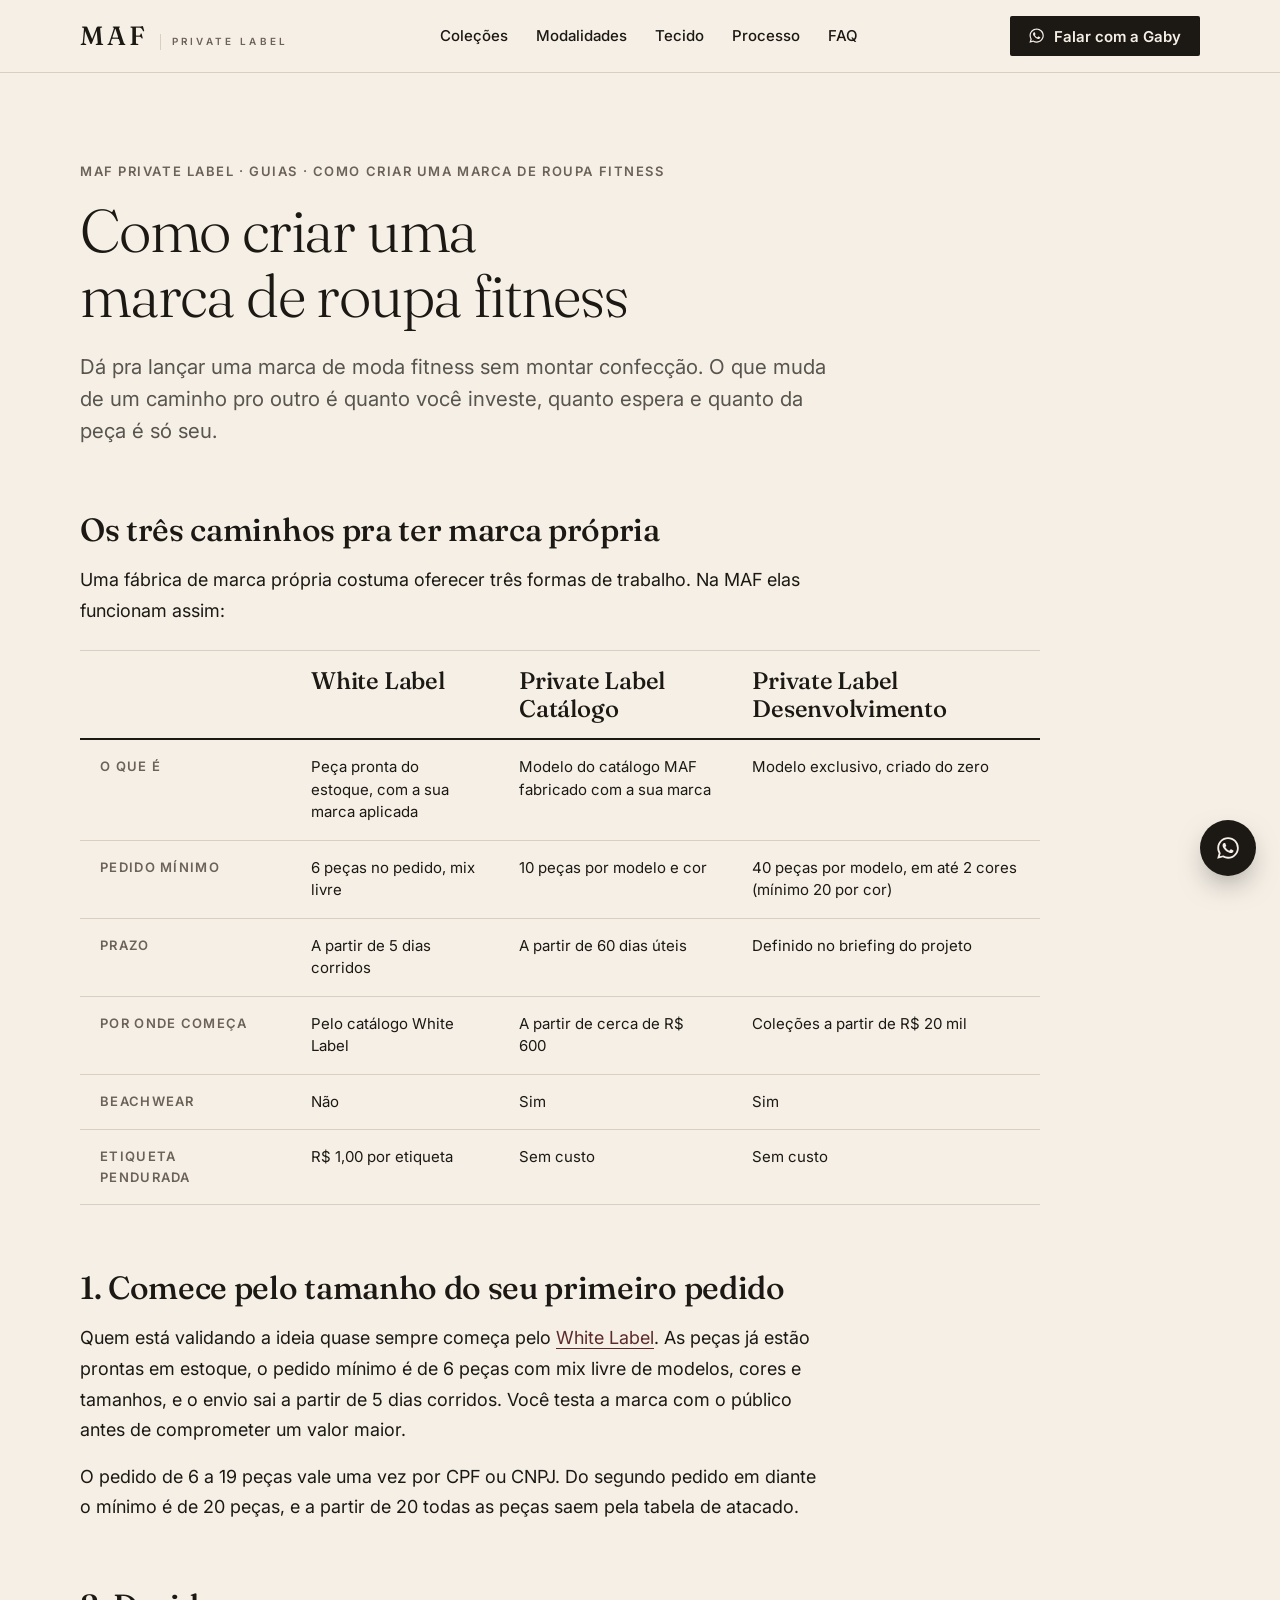
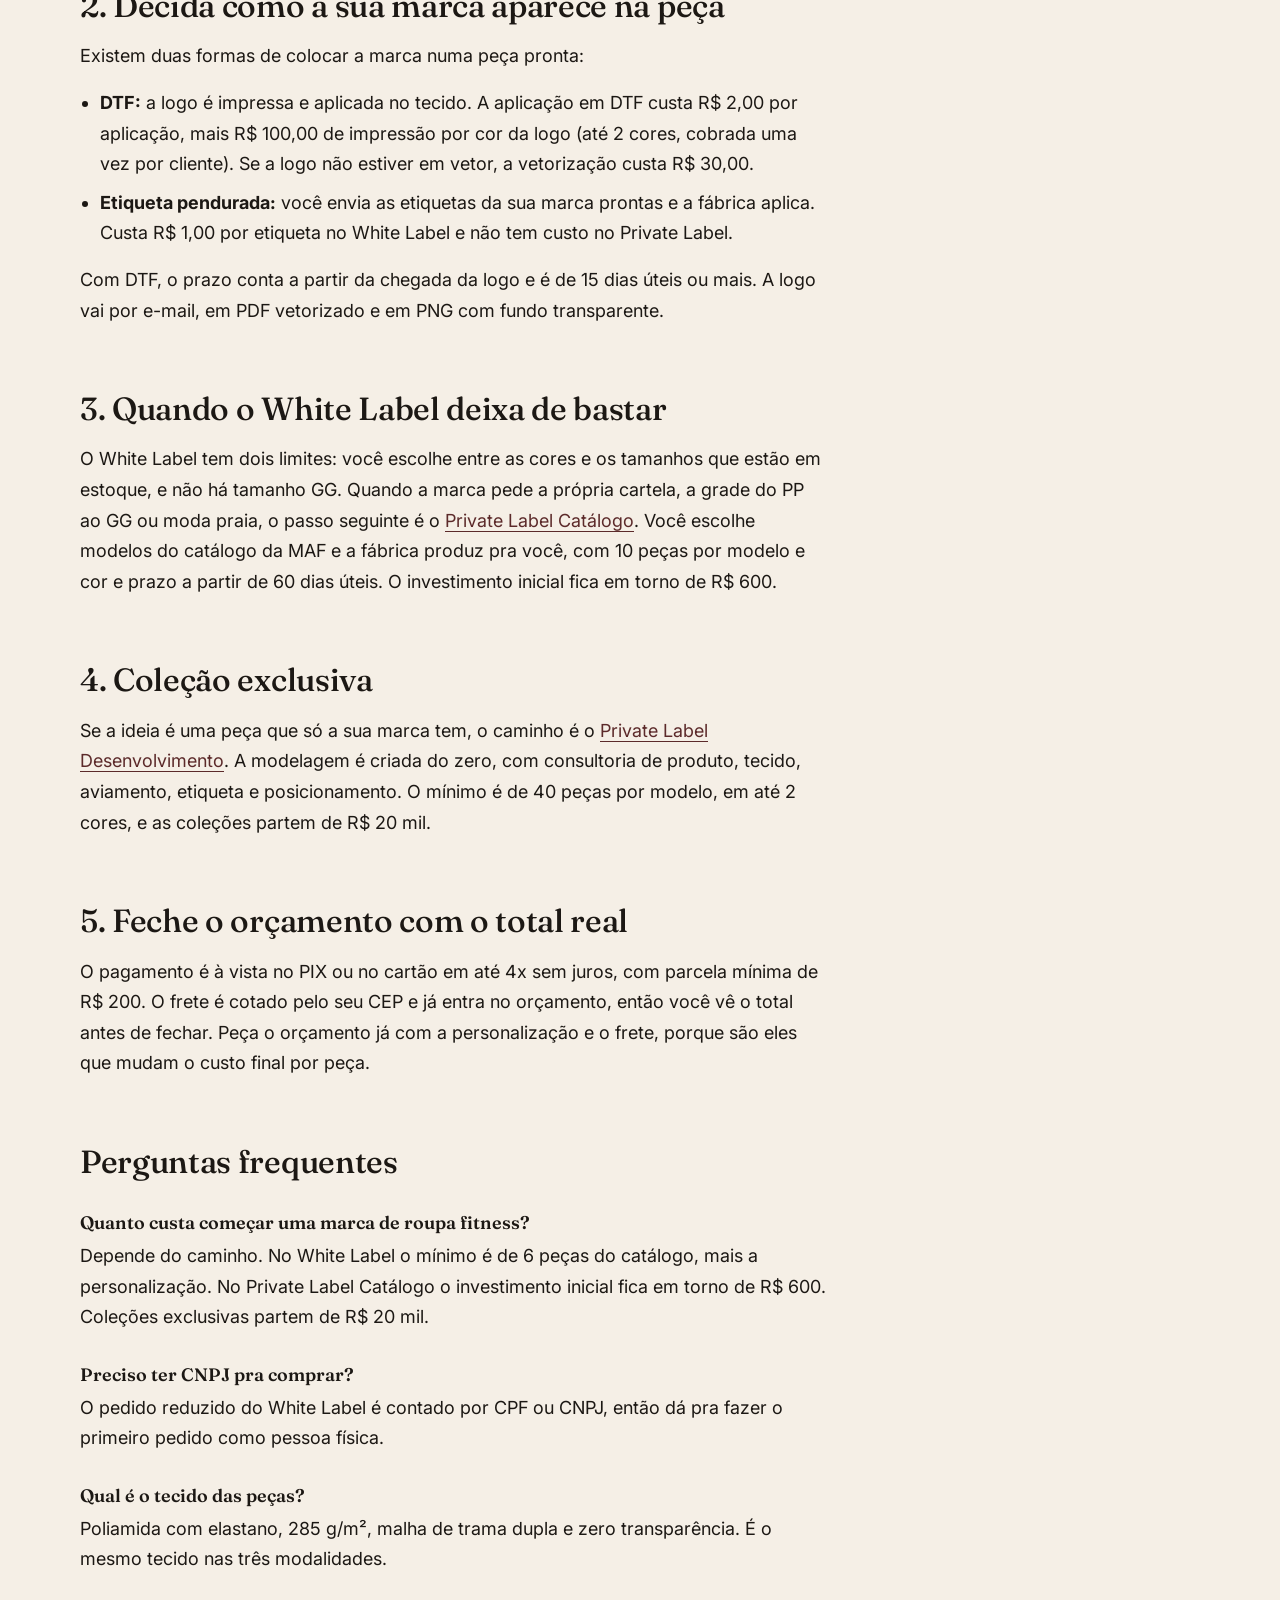
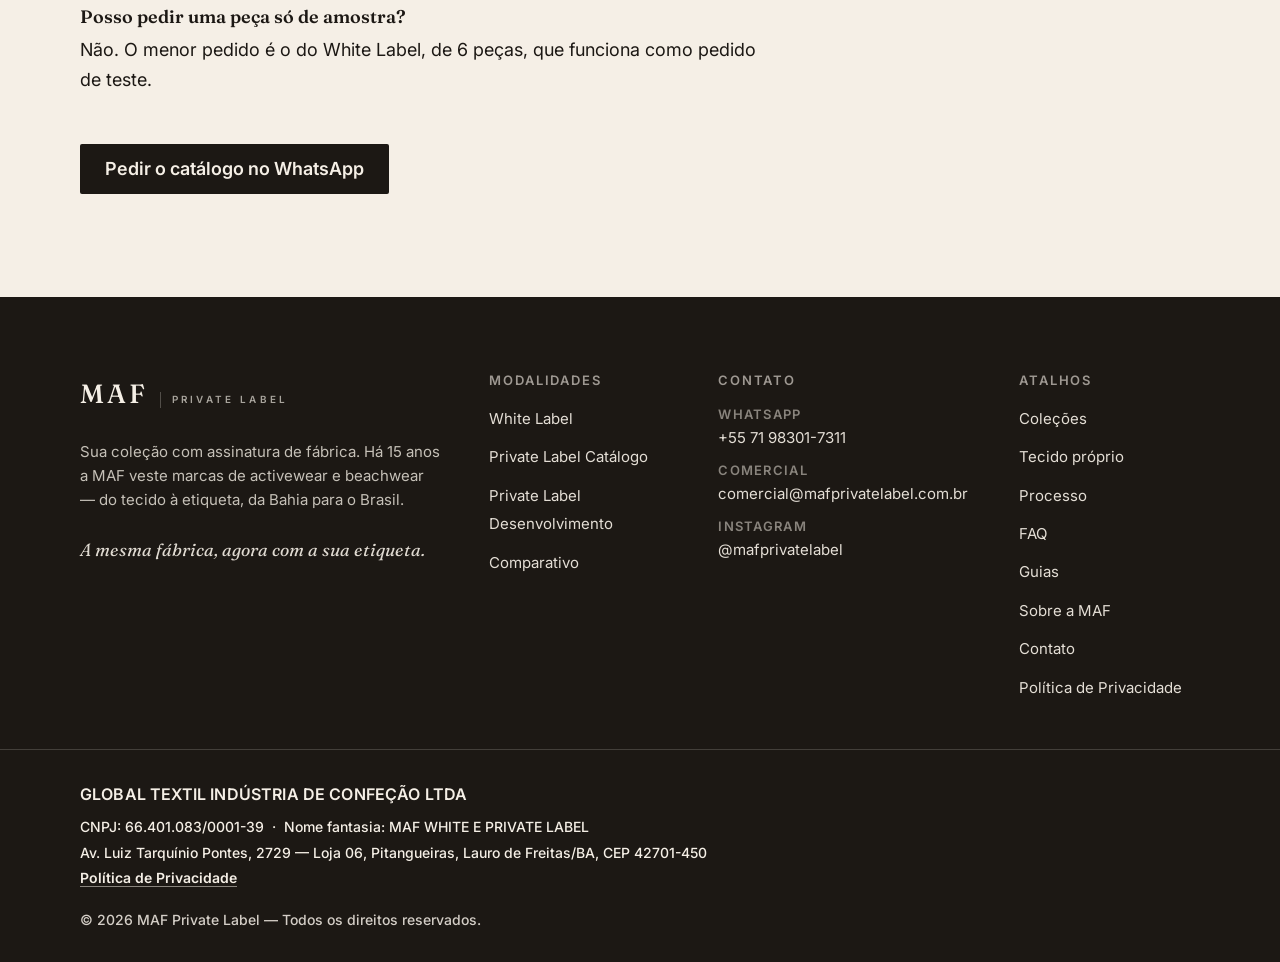
==== como-criar-marca-de-roupa-fitness.html @ 05088f7a "feat: páginas de conteúdo, perguntas por modalidade e resumo pra IA O log de acesso de 17/10 a 17/11" ====
<!doctype html>
<html lang="pt-BR">
<head>
  <meta charset="utf-8" />
  <meta name="viewport" content="width=device-width, initial-scale=1, viewport-fit=cover" />
  <meta name="theme-color" content="#1C1814" />
  <meta name="color-scheme" content="light" />

  <title>Como criar uma marca de roupa fitness: os 3 caminhos e quanto custa começar | MAF</title>
  <meta name="description" content="Passo a passo pra lançar a sua marca de moda fitness com fábrica: White Label a partir de 6 peças, Private Label com 10 unidades por cor ou coleção exclusiva. Mínimos, prazos e custos." />
  <meta name="author" content="GLOBAL TEXTIL INDÚSTRIA DE CONFEÇÃO LTDA" />

  <link rel="canonical" href="https://mafprivatelabel.com.br/como-criar-marca-de-roupa-fitness" />

  <meta property="og:type" content="website" />
  <meta property="og:site_name" content="MAF Private Label" />
  <meta property="og:locale" content="pt_BR" />
  <meta property="og:title" content="Como criar uma marca de roupa fitness: os 3 caminhos e quanto custa começar" />
  <meta property="og:description" content="Passo a passo pra lançar a sua marca de moda fitness com fábrica: White Label a partir de 6 peças, Private Label com 10 unidades por cor ou coleção exclusiva. Mínimos, prazos e custos." />
  <meta property="og:url" content="https://mafprivatelabel.com.br/como-criar-marca-de-roupa-fitness" />
  <meta property="og:image" content="https://mafprivatelabel.com.br/assets/og-cover.jpg" />
  <meta property="og:image:width" content="1200" />
  <meta property="og:image:height" content="630" />

  <meta name="twitter:card" content="summary_large_image" />
  <meta name="twitter:title" content="Como criar uma marca de roupa fitness: os 3 caminhos e quanto custa começar" />
  <meta name="twitter:description" content="Passo a passo pra lançar a sua marca de moda fitness com fábrica: White Label a partir de 6 peças, Private Label com 10 unidades por cor ou coleção exclusiva. Mínimos, prazos e custos." />
  <meta name="twitter:image" content="https://mafprivatelabel.com.br/assets/og-cover.jpg" />

  <link rel="icon" type="image/png" sizes="32x32" href="assets/favicon-32.png" />
  <link rel="apple-touch-icon" href="assets/apple-touch-icon.png" />

  <link rel="preconnect" href="https://fonts.googleapis.com" />
  <link rel="preconnect" href="https://fonts.gstatic.com" crossorigin />
  <link href="https://fonts.googleapis.com/css2?family=Fraunces:ital,opsz,wght@0,9..144,300;0,9..144,500;1,9..144,500&family=Inter:wght@400;500;600&display=swap" rel="stylesheet" />

  <link rel="stylesheet" href="styles.css" />
  <script type="application/ld+json">
{
    "@context": "https://schema.org",
    "@type": "Article",
    "headline": "Como criar uma marca de roupa fitness",
    "description": "Passo a passo pra lançar a sua marca de moda fitness com fábrica: White Label a partir de 6 peças, Private Label com 10 unidades por cor ou coleção exclusiva. Mínimos, prazos e custos.",
    "inLanguage": "pt-BR",
    "datePublished": "2026-11-17",
    "dateModified": "2026-11-17",
    "mainEntityOfPage": "https://mafprivatelabel.com.br/como-criar-marca-de-roupa-fitness",
    "author": {
      "@type": "Organization",
      "name": "MAF Private Label",
      "url": "https://mafprivatelabel.com.br/"
    },
    "publisher": {
      "@type": "Organization",
      "name": "MAF Private Label",
      "logo": {
        "@type": "ImageObject",
        "url": "https://mafprivatelabel.com.br/assets/apple-touch-icon.png"
      }
    }
  }
  </script>
  <script type="application/ld+json">
{
    "@context": "https://schema.org",
    "@type": "FAQPage",
    "mainEntity": [
      {
        "@type": "Question",
        "name": "Quanto custa começar uma marca de roupa fitness?",
        "acceptedAnswer": {
          "@type": "Answer",
          "text": "Depende do caminho. No White Label o mínimo é de 6 peças do catálogo, mais a personalização. No Private Label Catálogo o investimento inicial fica em torno de R$ 600. Coleções exclusivas partem de R$ 20 mil."
        }
      },
      {
        "@type": "Question",
        "name": "Preciso ter CNPJ pra comprar?",
        "acceptedAnswer": {
          "@type": "Answer",
          "text": "O pedido reduzido do White Label é contado por CPF ou CNPJ, então dá pra fazer o primeiro pedido como pessoa física."
        }
      },
      {
        "@type": "Question",
        "name": "Qual é o tecido das peças?",
        "acceptedAnswer": {
          "@type": "Answer",
          "text": "Poliamida com elastano, 285 g/m², malha de trama dupla e zero transparência. É o mesmo tecido nas três modalidades."
        }
      },
      {
        "@type": "Question",
        "name": "Posso pedir uma peça só de amostra?",
        "acceptedAnswer": {
          "@type": "Answer",
          "text": "Não. O menor pedido é o do White Label, de 6 peças, que funciona como pedido de teste."
        }
      }
    ]
  }
  </script>
</head>
<body>
  <a class="skip-link" href="#conteudo">Pular para o conteúdo</a>

  <header class="site-nav" id="topo">
    <div class="container nav-inner">
      <a class="brand" href="/" aria-label="MAF Private Label — início">
        <span class="brand-mark">MAF</span>
        <span class="brand-sub">Private Label</span>
      </a>
      <nav class="nav-links" aria-label="Seções do site">
        <a href="/#lookbook">Coleções</a>
        <a href="/#modalidades">Modalidades</a>
        <a href="/#tecido">Tecido</a>
        <a href="/#processo">Processo</a>
        <a href="/#faq">FAQ</a>
      </nav>
      <a class="btn btn-primary btn-sm nav-cta"
         href="https://wa.me/5571983017311"
         data-gaby="catalogo"
         target="_blank" rel="noopener">
        <svg class="ic-wpp" viewBox="0 0 24 24" aria-hidden="true" focusable="false"><path d="M19.05 4.91A9.82 9.82 0 0 0 12.04 2C6.58 2 2.13 6.45 2.13 11.91c0 1.75.46 3.45 1.32 4.95L2 22l5.25-1.38a9.9 9.9 0 0 0 4.79 1.22h.01c5.46 0 9.91-4.45 9.91-9.91 0-2.65-1.03-5.14-2.91-7.02ZM12.05 20.15h-.01a8.2 8.2 0 0 1-4.18-1.15l-.3-.18-3.11.82.83-3.04-.2-.31a8.18 8.18 0 0 1-1.26-4.38c0-4.54 3.7-8.23 8.24-8.23 2.2 0 4.27.86 5.82 2.42a8.18 8.18 0 0 1 2.41 5.82c0 4.54-3.7 8.23-8.24 8.23Zm4.52-6.16c-.25-.12-1.47-.72-1.69-.81-.23-.08-.39-.12-.56.13-.16.25-.64.81-.79.97-.14.17-.29.19-.54.06-.25-.12-1.05-.39-1.99-1.23-.74-.66-1.23-1.47-1.38-1.72-.14-.25-.01-.38.11-.51.11-.11.25-.29.37-.43.12-.14.16-.25.25-.41.08-.17.04-.31-.02-.43-.06-.12-.56-1.34-.76-1.84-.2-.48-.41-.42-.56-.42-.14-.01-.31-.01-.48-.01a.92.92 0 0 0-.66.31c-.23.25-.87.85-.87 2.07 0 1.22.89 2.4 1.01 2.56.12.17 1.75 2.67 4.23 3.74.59.26 1.05.41 1.41.52.59.19 1.13.16 1.56.1.48-.07 1.47-.6 1.68-1.18.21-.58.21-1.07.14-1.18-.06-.11-.22-.17-.47-.29Z"/></svg>
        Falar com a Gaby
      </a>
    </div>
  </header>

  <main id="conteudo">

    <article class="artigo container">
      <header class="artigo-topo">
        <p class="crumb"><a href="/">MAF Private Label</a> · <a href="/guias">Guias</a> · Como criar uma marca de roupa fitness</p>
        <h1 class="artigo-titulo">Como criar uma marca de roupa fitness</h1>
        <p class="artigo-lead">Dá pra lançar uma marca de moda fitness sem montar confecção. O que muda de um caminho pro outro é quanto você investe, quanto espera e quanto da peça é só seu.</p>
      </header>
      <div class="artigo-corpo">
        <h2>Os três caminhos pra ter marca própria</h2>
        <p>Uma fábrica de marca própria costuma oferecer três formas de trabalho. Na MAF elas funcionam assim:</p>
        <div class="comp-table-wrap">
          <table class="comp-table">
            <thead>
              <tr><th scope="col"></th><th scope="col">White Label</th><th scope="col">Private Label Catálogo</th><th scope="col">Private Label Desenvolvimento</th></tr>
            </thead>
            <tbody>
              <tr><th class="comp-row-label" scope="row">O que é</th><td>Peça pronta do estoque, com a sua marca aplicada</td><td>Modelo do catálogo MAF fabricado com a sua marca</td><td>Modelo exclusivo, criado do zero</td></tr>
              <tr><th class="comp-row-label" scope="row">Pedido mínimo</th><td>6 peças no pedido, mix livre</td><td>10 peças por modelo e cor</td><td>40 peças por modelo, em até 2 cores (mínimo 20 por cor)</td></tr>
              <tr><th class="comp-row-label" scope="row">Prazo</th><td>A partir de 5 dias corridos</td><td>A partir de 60 dias úteis</td><td>Definido no briefing do projeto</td></tr>
              <tr><th class="comp-row-label" scope="row">Por onde começa</th><td>Pelo catálogo White Label</td><td>A partir de cerca de R$ 600</td><td>Coleções a partir de R$ 20 mil</td></tr>
              <tr><th class="comp-row-label" scope="row">Beachwear</th><td>Não</td><td>Sim</td><td>Sim</td></tr>
              <tr><th class="comp-row-label" scope="row">Etiqueta pendurada</th><td>R$ 1,00 por etiqueta</td><td>Sem custo</td><td>Sem custo</td></tr>
            </tbody>
          </table>
        </div>
        <h2>1. Comece pelo tamanho do seu primeiro pedido</h2>
        <p>Quem está validando a ideia quase sempre começa pelo <a href="/white-label">White Label</a>. As peças já estão prontas em estoque, o pedido mínimo é de 6 peças com mix livre de modelos, cores e tamanhos, e o envio sai a partir de 5 dias corridos. Você testa a marca com o público antes de comprometer um valor maior.</p>
        <p>O pedido de 6 a 19 peças vale uma vez por CPF ou CNPJ. Do segundo pedido em diante o mínimo é de 20 peças, e a partir de 20 todas as peças saem pela tabela de atacado.</p>
        <h2>2. Decida como a sua marca aparece na peça</h2>
        <p>Existem duas formas de colocar a marca numa peça pronta:</p>
        <ul>
          <li><strong>DTF:</strong> a logo é impressa e aplicada no tecido. A aplicação em DTF custa R$ 2,00 por aplicação, mais R$ 100,00 de impressão por cor da logo (até 2 cores, cobrada uma vez por cliente). Se a logo não estiver em vetor, a vetorização custa R$ 30,00.</li>
          <li><strong>Etiqueta pendurada:</strong> você envia as etiquetas da sua marca prontas e a fábrica aplica. Custa R$ 1,00 por etiqueta no White Label e não tem custo no Private Label.</li>
        </ul>
        <p>Com DTF, o prazo conta a partir da chegada da logo e é de 15 dias úteis ou mais. A logo vai por e-mail, em PDF vetorizado e em PNG com fundo transparente.</p>
        <h2>3. Quando o White Label deixa de bastar</h2>
        <p>O White Label tem dois limites: você escolhe entre as cores e os tamanhos que estão em estoque, e não há tamanho GG. Quando a marca pede a própria cartela, a grade do PP ao GG ou moda praia, o passo seguinte é o <a href="/private-label">Private Label Catálogo</a>. Você escolhe modelos do catálogo da MAF e a fábrica produz pra você, com 10 peças por modelo e cor e prazo a partir de 60 dias úteis. O investimento inicial fica em torno de R$ 600.</p>
        <h2>4. Coleção exclusiva</h2>
        <p>Se a ideia é uma peça que só a sua marca tem, o caminho é o <a href="/desenvolvimento">Private Label Desenvolvimento</a>. A modelagem é criada do zero, com consultoria de produto, tecido, aviamento, etiqueta e posicionamento. O mínimo é de 40 peças por modelo, em até 2 cores, e as coleções partem de R$ 20 mil.</p>
        <h2>5. Feche o orçamento com o total real</h2>
        <p>O pagamento é à vista no PIX ou no cartão em até 4x sem juros, com parcela mínima de R$ 200. O frete é cotado pelo seu CEP e já entra no orçamento, então você vê o total antes de fechar. Peça o orçamento já com a personalização e o frete, porque são eles que mudam o custo final por peça.</p>
        <h2>Perguntas frequentes</h2>
        <h3>Quanto custa começar uma marca de roupa fitness?</h3>
        <p>Depende do caminho. No White Label o mínimo é de 6 peças do catálogo, mais a personalização. No Private Label Catálogo o investimento inicial fica em torno de R$ 600. Coleções exclusivas partem de R$ 20 mil.</p>
        <h3>Preciso ter CNPJ pra comprar?</h3>
        <p>O pedido reduzido do White Label é contado por CPF ou CNPJ, então dá pra fazer o primeiro pedido como pessoa física.</p>
        <h3>Qual é o tecido das peças?</h3>
        <p>Poliamida com elastano, 285 g/m², malha de trama dupla e zero transparência. É o mesmo tecido nas três modalidades.</p>
        <h3>Posso pedir uma peça só de amostra?</h3>
        <p>Não. O menor pedido é o do White Label, de 6 peças, que funciona como pedido de teste.</p>
        <p class="artigo-cta"><a class="btn btn-primary" href="https://wa.me/5571983017311" data-gaby="catalogo" target="_blank" rel="noopener">Pedir o catálogo no WhatsApp</a></p>
      </div>
    </article>

  </main>

  <footer class="site-footer" id="rodape" role="contentinfo">
    <div class="container footer-grid">
      <div class="footer-col footer-brand">
        <span class="brand brand-footer">
          <span class="brand-mark">MAF</span>
          <span class="brand-sub">Private Label</span>
        </span>
        <p class="footer-tagline">Sua coleção com assinatura de fábrica. Há 15 anos a MAF veste marcas de activewear e beachwear — do tecido à etiqueta, da Bahia para o Brasil.</p>
        <p class="footer-whisper">A mesma fábrica, agora com a sua etiqueta.</p>
      </div>

      <nav class="footer-col" aria-label="Modalidades">
        <h3 class="footer-title">Modalidades</h3>
        <ul class="footer-list">
          <li><a href="/white-label">White Label</a></li>
          <li><a href="/private-label">Private Label Catálogo</a></li>
          <li><a href="/desenvolvimento">Private Label Desenvolvimento</a></li>
          <li><a href="/#comparativo">Comparativo</a></li>
        </ul>
      </nav>

      <div class="footer-col footer-contact">
        <h3 class="footer-title">Contato</h3>
        <ul class="footer-list footer-contact-list">
          <li>
            <span class="ic-label">WhatsApp</span>
            <a href="https://wa.me/5571983017311" data-gaby="default" target="_blank" rel="noopener">+55 71 98301-7311</a>
          </li>
          <li>
            <span class="ic-label">Comercial</span>
            <a href="mailto:comercial@mafprivatelabel.com.br">comercial@mafprivatelabel.com.br</a>
          </li>
          <li>
            <span class="ic-label">Instagram</span>
            <a href="https://instagram.com/mafprivatelabel" target="_blank" rel="noopener">@mafprivatelabel</a>
          </li>
        </ul>
      </div>

      <nav class="footer-col" aria-label="Atalhos">
        <h3 class="footer-title">Atalhos</h3>
        <ul class="footer-list">
          <li><a href="/#lookbook">Coleções</a></li>
          <li><a href="/#tecido">Tecido próprio</a></li>
          <li><a href="/#processo">Processo</a></li>
          <li><a href="/#faq">FAQ</a></li>
          <li><a href="/guias">Guias</a></li>
          <li><a href="/sobre">Sobre a MAF</a></li>
          <li><a href="/contato">Contato</a></li>
          <li><a href="/privacidade">Política de Privacidade</a></li>
        </ul>
      </nav>
    </div>

    <div class="footer-legal">
      <div class="container footer-legal-inner">
        <p class="legal-line legal-rs">GLOBAL TEXTIL INDÚSTRIA DE CONFEÇÃO LTDA</p>
        <p class="legal-line">CNPJ: 66.401.083/0001-39 &nbsp;·&nbsp; Nome fantasia: MAF WHITE E PRIVATE LABEL</p>
        <p class="legal-line">Av. Luiz Tarquínio Pontes, 2729 — Loja 06, Pitangueiras, Lauro de Freitas/BA, CEP 42701-450</p>
        <p class="legal-line"><a href="/privacidade">Política de Privacidade</a></p>
        <p class="legal-line legal-copy">© 2026 MAF Private Label — Todos os direitos reservados.</p>
      </div>
    </div>
  </footer>

  <a class="wpp-fab"
     href="https://wa.me/5571983017311"
     data-gaby="catalogo"
     target="_blank" rel="noopener"
     aria-label="Falar com a Gaby no WhatsApp">
    <span class="wpp-ring" aria-hidden="true"></span>
    <svg class="wpp-icon" viewBox="0 0 24 24" aria-hidden="true" focusable="false"><path d="M19.05 4.91A9.82 9.82 0 0 0 12.04 2C6.58 2 2.13 6.45 2.13 11.91c0 1.75.46 3.45 1.32 4.95L2 22l5.25-1.38a9.9 9.9 0 0 0 4.79 1.22h.01c5.46 0 9.91-4.45 9.91-9.91 0-2.65-1.03-5.14-2.91-7.02ZM12.05 20.15h-.01a8.2 8.2 0 0 1-4.18-1.15l-.3-.18-3.11.82.83-3.04-.2-.31a8.18 8.18 0 0 1-1.26-4.38c0-4.54 3.7-8.23 8.24-8.23 2.2 0 4.27.86 5.82 2.42a8.18 8.18 0 0 1 2.41 5.82c0 4.54-3.7 8.23-8.24 8.23Zm4.52-6.16c-.25-.12-1.47-.72-1.69-.81-.23-.08-.39-.12-.56.13-.16.25-.64.81-.79.97-.14.17-.29.19-.54.06-.25-.12-1.05-.39-1.99-1.23-.74-.66-1.23-1.47-1.38-1.72-.14-.25-.01-.38.11-.51.11-.11.25-.29.37-.43.12-.14.16-.25.25-.41.08-.17.04-.31-.02-.43-.06-.12-.56-1.34-.76-1.84-.2-.48-.41-.42-.56-.42-.14-.01-.31-.01-.48-.01a.92.92 0 0 0-.66.31c-.23.25-.87.85-.87 2.07 0 1.22.89 2.4 1.01 2.56.12.17 1.75 2.67 4.23 3.74.59.26 1.05.41 1.41.52.59.19 1.13.16 1.56.1.48-.07 1.47-.6 1.68-1.18.21-.58.21-1.07.14-1.18-.06-.11-.22-.17-.47-.29Z"/></svg>
    <span class="wpp-label">Falar com a Gaby</span>
  </a>

  <div class="consent-bar" id="consent-bar" hidden role="dialog" aria-label="Consentimento de cookies">
    <p>Usamos cookies de análise (Google e Meta) para entender o que funciona no site e melhorar sua experiência. <a href="/privacidade">Política de Privacidade</a>.</p>
    <div class="consent-actions">
      <button class="btn btn-primary btn-sm" type="button" data-consent="accept">Aceitar</button>
      <button class="btn btn-secondary btn-sm" type="button" data-consent="deny">Recusar</button>
    </div>
  </div>

  <script src="script.js?v=20261117" defer></script>
</body>
</html>
---- styles.css ----
/* =========================================================
   MAF PRIVATE LABEL — styles.css
   Tokens · typography · layout · components · motion · a11y
   Stack: vanilla CSS, mobile-first, reduced-motion-first.
========================================================= */

/* ---------- 1. TOKENS ---------- */
:root {
  /* Palette (60/30/10 — bg/ink/accent) */
  --bg:        #F5EFE6;
  --ink:       #1C1814;
  --surface:   #FFFFFF;
  --accent-1:  #5C2A2A;   /* bordô — hero accent */
  --accent-2:  #5B7B6E;   /* sage — soft callout neutral only */
  --line:      #D8CFC0;   /* taupe */
  --muted:     #6B6258;   /* warm-gray */

  /* Alpha helpers */
  --ink-88:    rgba(28, 24, 20, 0.88);
  --ink-72:    rgba(28, 24, 20, 0.72);
  --ink-40:    rgba(28, 24, 20, 0.40);
  --ink-25:    rgba(28, 24, 20, 0.25);
  --sage-12:   rgba(91, 123, 110, 0.12);
  --sage-20:   rgba(91, 123, 110, 0.20);
  --bg-90:     rgba(245, 239, 230, 0.90);
  --bg-08:     rgba(245, 239, 230, 0.08);

  /* Typography */
  --font-display: 'Fraunces', 'Georgia', 'Times New Roman', serif;
  --font-body: 'Inter', -apple-system, BlinkMacSystemFont, 'Segoe UI', Roboto, Helvetica, Arial, sans-serif;

  /* Type scale — taxonomy: body / body-sm / spec / legal / eyebrow */
  --t-hero:   clamp(3.25rem, 9vw, 8rem);
  --t-h2:     clamp(2.25rem, 5.5vw, 4rem);
  --t-h3:     clamp(1.25rem, 2vw, 1.5rem);
  --t-body:   1.125rem;     /* 18px — luxe body */
  --t-body-sm:0.9375rem;    /* 15px — secondary body */
  --t-spec:   0.8125rem;    /* 13px — captions, spec rows */
  --t-legal:  0.875rem;     /* 14px — footer legal (readable) */
  --t-eyebrow:0.75rem;      /* 12px — eyebrow labels */

  /* Spacing scale */
  --s-1: 0.5rem;
  --s-2: 1rem;
  --s-3: 1.5rem;
  --s-4: 2rem;
  --s-5: 3rem;
  --s-6: 4rem;
  --s-7: clamp(5rem, 8vw, 7rem);
  --s-8: clamp(6rem, 10vw, 9rem);

  /* Layout */
  --container:   1200px;
  --container-narrow: 760px;
  --nav-h:       72px;

  /* Motion */
  --ease-soft:   cubic-bezier(.16, 1, .3, 1);
  --ease-out:    cubic-bezier(.22, .61, .36, 1);
  --dur-reveal:  700ms;
  --dur-hover:   220ms;
}

/* ---------- 2. RESET ---------- */
*, *::before, *::after { box-sizing: border-box; }
* { margin: 0; }
html { -webkit-text-size-adjust: 100%; }
html:focus-within { scroll-behavior: smooth; }
body {
  min-height: 100vh;
  font-family: var(--font-body);
  font-size: var(--t-body);
  line-height: 1.6;
  color: var(--ink);
  background: var(--bg);
  -webkit-font-smoothing: antialiased;
  -moz-osx-font-smoothing: grayscale;
  text-rendering: optimizeLegibility;
  overflow-x: hidden;
}
img, picture, svg { display: block; max-width: 100%; }
img { height: auto; }
input, button, textarea, select { font: inherit; color: inherit; }
a { color: inherit; text-decoration: none; }
ul[role="list"], ol[role="list"] { list-style: none; padding: 0; }
:focus-visible {
  outline: 2px solid var(--accent-1);
  outline-offset: 3px;
  border-radius: 2px;
}

/* ---------- 3. TYPOGRAPHY ---------- */
h1, h2, h3, h4 {
  font-family: var(--font-display);
  font-weight: 500;
  line-height: 1.1;
  font-optical-sizing: auto;
}
p { text-wrap: pretty; }

.eyebrow {
  font-size: var(--t-eyebrow);
  font-weight: 600;
  text-transform: uppercase;
  letter-spacing: 0.18em;
  color: var(--accent-1);
  margin-bottom: 1rem;
  line-height: 1.4;
}
.eyebrow-light { color: var(--bg); opacity: 0.85; }

.muted { color: var(--muted); }

/* ---------- 4. LAYOUT ---------- */
.container {
  width: 100%;
  max-width: var(--container);
  margin-inline: auto;
  padding-inline: clamp(1.25rem, 4vw, 2.5rem);
}
.container-narrow { max-width: var(--container-narrow); }

.section { padding-block: var(--s-8); }

.section-head { max-width: 60ch; margin-bottom: var(--s-5); text-align: left; }
.section-head-left { margin-inline: 0; }

.section-title {
  font-size: var(--t-h2);
  letter-spacing: -0.02em;
  line-height: 1.1;
}
.section-sub {
  margin-top: 1rem;
  font-size: var(--t-body);
  color: var(--muted);
  max-width: 55ch;
}

.skip-link {
  position: absolute;
  top: -100px;
  left: 1rem;
  background: var(--ink);
  color: var(--bg);
  padding: 0.75rem 1.25rem;
  border-radius: 4px;
  z-index: 200;
  font-weight: 600;
  font-size: var(--t-body-sm);
}
.skip-link:focus { top: 1rem; }

/* ---------- 5. BUTTONS
   Slide-up fill via background-image layering (P1.8) — works on
   inline text without wrapping children in spans. ---------- */
.btn {
  --btn-bg: var(--ink);
  --btn-fg: var(--bg);
  display: inline-flex;
  align-items: center;
  justify-content: center;
  gap: 0.6em;
  padding: 0.95rem 1.5rem;
  font-weight: 600;
  font-size: var(--t-body);
  line-height: 1;
  border-radius: 2px;
  color: var(--btn-fg);
  border: 1.5px solid transparent;
  cursor: pointer;
  text-align: center;
  text-decoration: none;
  background-color: var(--btn-bg);
  background-repeat: no-repeat;
  background-position: bottom;
  background-size: 100% 0%;
  transition: background-size 350ms var(--ease-soft),
              color 250ms var(--ease-out),
              border-color var(--dur-hover) var(--ease-out);
}
.btn:active { background-size: 100% 100%; }

.btn-primary {
  --btn-bg: var(--ink);
  --btn-fg: var(--bg);
  background-image: linear-gradient(var(--accent-1), var(--accent-1));
}
.btn-primary:hover { background-size: 100% 100%; }

.btn-secondary {
  --btn-bg: transparent;
  --btn-fg: var(--ink);
  border-color: var(--ink);
  background-image: linear-gradient(var(--ink), var(--ink));
}
.btn-secondary:hover {
  --btn-fg: var(--bg);
  background-size: 100% 100%;
}

.btn-ghost-light {
  --btn-bg: transparent;
  --btn-fg: var(--bg);
  border-color: rgba(245, 239, 230, 0.55);
}
.btn-ghost-light:hover {
  border-color: var(--bg);
  background-color: var(--bg-08);
  -webkit-backdrop-filter: blur(4px);
  backdrop-filter: blur(4px);
  color: var(--bg);
}

.btn-band {
  --btn-bg: var(--bg);
  --btn-fg: var(--ink);
  background-image: linear-gradient(var(--accent-1), var(--accent-1));
}
.btn-band:hover {
  --btn-fg: var(--bg);
  background-size: 100% 100%;
}

.btn-sm { padding: 0.65rem 1.1rem; font-size: var(--t-body-sm); }
.btn-block { display: flex; width: 100%; }

.ic-wpp { width: 1.15em; height: 1.15em; fill: currentColor; flex: none; }

/* ---------- 6. NAV ---------- */
.site-nav {
  position: sticky;
  top: 0;
  z-index: 100;
  background: var(--bg-90);
  backdrop-filter: saturate(160%) blur(10px);
  -webkit-backdrop-filter: saturate(160%) blur(10px);
  border-bottom: 1px solid var(--line);
}
.nav-inner {
  display: flex;
  align-items: center;
  justify-content: space-between;
  gap: var(--s-3);
  min-height: var(--nav-h);
  padding-block: 0.75rem;
}
.brand {
  display: inline-flex;
  align-items: baseline;
  gap: 0.7rem;
  font-family: var(--font-display);
}
.brand-mark {
  font-size: 1.65rem;
  font-weight: 500;
  letter-spacing: 0.12em;
  color: var(--ink);
}
.brand-sub {
  font-family: var(--font-body);
  font-size: 0.62rem;
  font-weight: 600;
  text-transform: uppercase;
  letter-spacing: 0.32em;
  color: var(--muted);
  padding-left: 0.7rem;
  border-left: 1px solid var(--line);
}
.nav-links {
  display: flex;
  gap: clamp(1rem, 2.2vw, 1.75rem);
  font-size: var(--t-body-sm);
  font-weight: 500;
}
.nav-links a {
  color: var(--ink);
  position: relative;
  padding-block: 0.25rem;
  transition: color var(--dur-hover) var(--ease-out);
}
.nav-links a::after {
  content: "";
  position: absolute;
  left: 0; bottom: 0;
  width: 100%; height: 1.5px;
  background: var(--accent-1);
  transform: scaleX(0);
  transform-origin: left;
  transition: transform var(--dur-hover) var(--ease-out);
}
.nav-links a:hover { color: var(--accent-1); }
.nav-links a:hover::after { transform: scaleX(1); }

@media (max-width: 860px) {
  .nav-links { display: none; }
  .nav-cta { display: inline-flex; }
}

/* ---------- 7. HERO — split editorial (2026-09)
   Copy on canvas left, portrait photo right at its natural 3:4 —
   no more object-fit decapitation on a vertical source image.
   Mobile: copy first (LCP), photo below full-bleed. ---------- */
.hero {
  display: grid;
  grid-template-columns: minmax(0, 7fr) minmax(0, 5fr);
  align-items: stretch;
  border-bottom: 1px solid var(--line);
  background: var(--bg);
}
.hero-media {
  position: relative;
  min-width: 0;
  overflow: hidden;
  background: var(--surface);
  display: flex;
}
.hero-img {
  width: 100%;
  height: auto;             /* natural ratio via width/height attrs — no crop */
  object-fit: cover;
  align-self: center;
  will-change: transform;
}
.hero-content {
  position: relative;
  z-index: 2;
  display: flex;
  flex-direction: column;
  justify-content: center;
  padding-block: clamp(4rem, 9vw, 8rem);
  color: var(--ink);
  max-width: 60ch;
}
@media (max-width: 900px) {
  .hero { grid-template-columns: 1fr; }
  .hero-media { order: 2; }
  .hero-content { padding-block: clamp(3.5rem, 9vw, 5rem) clamp(2rem, 5vw, 3rem); }
}
.hero-eyebrow-secondary {
  font-family: var(--font-display);
  font-style: italic;
  font-size: clamp(1rem, 1.5vw, 1.25rem);
  color: var(--accent-1);
  opacity: 0.9;
  margin-bottom: 0.75rem;
}
.hero-title {
  font-size: var(--t-hero);
  line-height: 0.98;
  letter-spacing: -0.03em;
  margin-block: 0.5rem 1.5rem;
  font-weight: 500;
  text-wrap: balance;
}
.hero-sub {
  font-size: var(--t-body);
  line-height: 1.55;
  max-width: 48ch;
  color: var(--ink-88);
  margin-bottom: var(--s-4);
}
.hero-cta { display: flex; flex-wrap: wrap; gap: var(--s-2); }
.hero-sentinel {
  position: absolute;
  bottom: 0; left: 0;
  width: 100%; height: 1px;
  pointer-events: none;
}

/* ---------- 8. MODALIDADES
   P0.3 — editorial tiles (eyebrow + title + tagline + link),
   no spec sheet, no featured-card lift. ---------- */
.section-modalidades { background: var(--bg); }

.modalidades-grid {
  display: grid;
  grid-template-columns: repeat(3, 1fr);
  gap: clamp(1rem, 2vw, 1.5rem);
  align-items: stretch;
  margin-top: var(--s-4);
}
@media (max-width: 900px) {
  .modalidades-grid { grid-template-columns: 1fr; max-width: 540px; margin-inline: auto; }
}

.mod-card {
  background: var(--surface);
  border: 1px solid var(--line);
  padding: clamp(1.75rem, 3vw, 2.5rem);
  border-radius: 4px;
  display: flex;
  flex-direction: column;
  gap: 0.4rem;
  position: relative;
  min-height: 280px;
  transition: border-color var(--dur-hover) var(--ease-out);
}
.mod-card:hover { border-color: var(--ink); }

/* Recommended marker — flat ink border, no lift / no sage tint */
.mod-card-rec { border: 2px solid var(--ink); }
.mod-card-rec:hover { border-color: var(--ink); }

.card-eyebrow {
  font-size: var(--t-spec);
  font-weight: 600;
  text-transform: uppercase;
  letter-spacing: 0.14em;
  color: var(--muted);
  margin-bottom: 0.5rem;
}
.card-eyebrow-rec {
  display: inline-flex;
  align-items: center;
  gap: 0.5rem;
  color: var(--accent-1);
  align-self: flex-start;
}
.card-eyebrow-rec .dot {
  width: 6px; height: 6px;
  background: var(--accent-1);
  border-radius: 50%;
  display: inline-block;
}
.card-title {
  font-size: clamp(1.5rem, 2.2vw, 1.875rem);
  letter-spacing: -0.01em;
  margin-bottom: 0.5rem;
  line-height: 1.1;
}
.card-tagline {
  font-size: var(--t-body);
  color: var(--muted);
  line-height: 1.5;
  margin-bottom: var(--s-3);
  max-width: 26ch;
}
.card-link {
  margin-top: auto;
  color: var(--ink);
  font-weight: 600;
  font-size: var(--t-body-sm);
  display: inline-flex;
  align-items: center;
  gap: 0.4em;
  background-image: linear-gradient(var(--accent-1), var(--accent-1));
  background-repeat: no-repeat;
  background-size: 0 1.5px;
  background-position: 0 100%;
  transition: background-size var(--dur-hover) var(--ease-out),
              color var(--dur-hover) var(--ease-out);
  padding-bottom: 3px;
  align-self: flex-start;
}
.card-link:hover { color: var(--accent-1); background-size: 100% 1.5px; }
.card-arrow {
  font-family: var(--font-display);
  transition: transform var(--dur-hover) var(--ease-out);
}
.card-link:hover .card-arrow { transform: translateX(3px); }

/* ---------- 9. COMPARATIVO TABLE ---------- */
.section-comparativo {
  background: var(--bg);
  padding-top: 0;
}
.comp-table-wrap {
  overflow-x: auto;
  -webkit-overflow-scrolling: touch;
  border-top: 1px solid var(--line);
  border-bottom: 1px solid var(--line);
}
.comp-table {
  width: 100%;
  border-collapse: collapse;
  font-size: var(--t-body-sm);
  min-width: 720px;
}
.comp-table th,
.comp-table td {
  text-align: left;
  padding: 1rem 1.25rem;
  vertical-align: top;
  border-bottom: 1px solid var(--line);
}
.comp-table thead th {
  font-family: var(--font-display);
  font-size: var(--t-h3);
  font-weight: 500;
  letter-spacing: -0.01em;
  line-height: 1.15;
  color: var(--ink);
  border-bottom: 2px solid var(--ink);
  background: transparent;
}
.comp-table thead th.col-rec { color: var(--accent-1); }
.col-rec-flag {
  display: inline-flex;
  align-items: center;
  gap: 0.35rem;
  font-family: var(--font-body);
  font-size: var(--t-spec);
  font-weight: 600;
  text-transform: uppercase;
  letter-spacing: 0.14em;
  color: var(--accent-1);
  margin-bottom: 0.4rem;
}
.col-rec-flag .dot {
  width: 6px; height: 6px;
  background: var(--accent-1);
  border-radius: 50%;
  display: inline-block;
}
.col-rec-name { display: block; }
.comp-row-label {
  font-family: var(--font-body);
  font-size: var(--t-spec);
  font-weight: 600;
  text-transform: uppercase;
  letter-spacing: 0.1em;
  color: var(--muted);
  width: 22%;
}
.comp-table tbody th { font-weight: 600; }
.comp-table td { color: var(--ink); line-height: 1.5; }
.comp-table tbody tr:last-child td,
.comp-table tbody tr:last-child th { border-bottom: 0; }
.comp-table strong { font-weight: 600; color: var(--ink); }

/* ---------- 10. LOOKBOOK (2026-09)
   Editorial 4-col grid: featured tile spans 2×2, four 1×1 tiles.
   Every frame is 3:4 — the natural ratio of the source photos —
   so nothing gets cropped. ---------- */
.section-lookbook { background: var(--surface); border-bottom: 1px solid var(--line); }
.lookbook-grid {
  display: grid;
  grid-template-columns: repeat(4, 1fr);
  gap: clamp(1rem, 2vw, 1.75rem);
  align-items: start;
  margin-top: var(--s-4);
}
.look-tile.featured {
  grid-column: span 2;
  grid-row: span 2;
}

.look-tile {
  display: flex;
  flex-direction: column;
  gap: 0.75rem;
  margin: 0;
  min-width: 0; /* let grid track shrink below image min-content */
}
.look {
  position: relative;
  overflow: hidden;
  border-radius: 4px;
  background: var(--bg);
  display: block;
  width: 100%;
  aspect-ratio: 11 / 15;   /* natural ratio of the lookbook assets (0.729) */
  isolation: isolate;
}
.look img {
  width: 100%; height: 100%;
  object-fit: cover;
  transition: transform 700ms var(--ease-soft);
}
.look::after {
  content: "";
  position: absolute; inset: 0;
  box-shadow: inset 0 0 0 1px var(--line);
  pointer-events: none;
  z-index: 1;
}
.look:hover img { transform: scale(1.04); }

.look-caption {
  display: flex;
  flex-direction: column;
  gap: 0.15rem;
}
.look-code {
  font-family: var(--font-display);
  font-style: italic;
  font-size: var(--t-body-sm);
  color: var(--ink);
  letter-spacing: 0;
}
.look-feat {
  font-size: var(--t-spec);
  color: var(--muted);
  line-height: 1.4;
}

@media (max-width: 900px) {
  .lookbook-grid { grid-template-columns: repeat(2, 1fr); }
  .look-tile.featured { grid-column: auto; grid-row: auto; }
}
@media (max-width: 560px) {
  .lookbook-grid { grid-template-columns: 1fr; }
}

/* ---------- 11. TECIDO
   P1.11 — 285 as hero number, composition as supporting line. ---------- */
.section-tecido { background: var(--bg); border-block: 1px solid var(--line); }
.tecido-header {
  width: 100%;
  max-height: 40vh;
  overflow: hidden;
  border-bottom: 1px solid var(--line);
}
.tecido-header img {
  width: 100%; height: 100%;
  max-height: 40vh;
  object-fit: cover;
  object-position: center;
}
.tecido-hero {
  display: flex;
  flex-direction: column;
  gap: 0.5rem;
  margin-block: var(--s-5) var(--s-4);
  max-width: 60ch;
}
.tecido-big {
  font-family: var(--font-display);
  font-weight: 300;
  font-size: clamp(6rem, 14vw, 9rem);
  line-height: 0.95;
  color: var(--ink);
  letter-spacing: -0.04em;
  font-variant-numeric: tabular-nums;
  margin-bottom: 0.25rem;
}
.tecido-big-unit {
  font-family: var(--font-display);
  font-style: italic;
  font-weight: 500;
  font-size: 0.28em;
  vertical-align: 1.1em;
  color: var(--accent-1);
  margin-left: 0.15em;
  letter-spacing: 0.02em;
}
.tecido-hero-line {
  font-size: clamp(1.125rem, 2vw, 1.375rem);
  font-weight: 500;
  color: var(--ink);
  letter-spacing: -0.005em;
  font-variant-numeric: tabular-nums;
}
.tecido-hero-detail {
  font-size: var(--t-body);
  color: var(--muted);
  line-height: 1.6;
  max-width: 52ch;
  margin-top: 0.5rem;
}

.features-list {
  list-style: none;
  padding: 0;
  display: grid;
  grid-template-columns: repeat(4, 1fr);
  gap: 0.5rem 1.5rem;
  margin-block: var(--s-5) var(--s-4);
}
@media (max-width: 760px) { .features-list { grid-template-columns: 1fr 1fr; } }
.features-list li {
  font-size: var(--t-body-sm);
  font-weight: 500;
  color: var(--ink);
  padding-left: 1.25rem;
  position: relative;
  padding-block: 0.25rem;
}
.features-list li::before {
  content: "";
  position: absolute;
  left: 0; top: 0.7em;
  width: 8px; height: 1.5px;
  background: var(--accent-1);
}

.callout {
  padding: var(--s-3) var(--s-4);
  border-left: 3px solid var(--accent-2);
  background: var(--sage-12);
  font-size: var(--t-body-sm);
  color: var(--ink);
  border-radius: 2px;
  max-width: 70ch;
}
.callout strong { color: var(--accent-2); }

/* ---------- 12. PERSONALIZAÇÃO ---------- */
.section-personalizacao { background: var(--surface); }
.pers-layout {
  display: grid;
  grid-template-columns: 7fr 5fr;
  gap: clamp(2rem, 5vw, 4rem);
  align-items: start;
}
@media (max-width: 900px) { .pers-layout { grid-template-columns: 1fr; } }

.pers-cards { display: flex; flex-direction: column; gap: var(--s-2); margin-top: var(--s-3); }
.pers-card {
  background: var(--bg);
  border: 1px solid var(--line);
  border-radius: 4px;
  padding: var(--s-3);
  transition: border-color var(--dur-hover) var(--ease-out),
              transform var(--dur-hover) var(--ease-out);
}
/* P2.14 — vertical lift, not horizontal shift */
.pers-card:hover { border-color: var(--accent-1); transform: translateY(-2px); }
.pers-card-title {
  font-size: var(--t-h3);
  display: flex;
  align-items: baseline;
  gap: 0.75rem;
  letter-spacing: -0.01em;
  margin-bottom: 0.25rem;
}
.pers-num {
  font-family: var(--font-display);
  font-weight: 300;
  font-size: 0.75em;
  color: var(--accent-1);
  font-variant-numeric: tabular-nums;
}
.pers-price {
  font-size: var(--t-body-sm);
  font-weight: 600;
  color: var(--ink);
  margin-bottom: 0.5rem;
  font-variant-numeric: tabular-nums;
}
.pers-card p { color: var(--muted); font-size: var(--t-body-sm); line-height: 1.55; }

.pers-aside {
  position: sticky;
  top: calc(var(--nav-h) + 1rem);
}
.pers-aside img {
  width: 100%;
  aspect-ratio: 5 / 8;   /* natural ratio of mood_private_label_dev.jpg (999×1600) */
  object-fit: cover;
  border-radius: 4px;
}
.pers-aside-caption {
  font-family: var(--font-display);
  font-style: italic;
  font-size: var(--t-body-sm);
  color: var(--muted);
  margin-top: 0.75rem;
}
@media (max-width: 900px) { .pers-aside { position: static; max-width: 480px; } }

/* ---------- 13. HISTÓRIA / FOUNDER ---------- */
.section-historia { background: var(--bg); }
.historia-layout {
  display: grid;
  grid-template-columns: 7fr 5fr;
  gap: clamp(2rem, 5vw, 4rem);
  align-items: start;
}
@media (max-width: 900px) { .historia-layout { grid-template-columns: 1fr; } }

.historia-copy p { font-size: var(--t-body); margin-bottom: var(--s-3); max-width: 52ch; }
.historia-copy strong { color: var(--ink); }

/* P1.13 — italic does the work. No rules, no accent color. */
.pullquote {
  font-family: var(--font-display);
  font-style: italic;
  font-weight: 500;
  font-size: clamp(1.75rem, 3.5vw, 2.5rem);
  line-height: 1.2;
  color: var(--ink);
  margin-block: var(--s-5);
  max-width: 24ch;
}

.mini-trust {
  font-size: var(--t-spec);
  font-weight: 600;
  text-transform: uppercase;
  letter-spacing: 0.1em;
  color: var(--muted) !important;
  padding-top: var(--s-3);
  border-top: 1px solid var(--line);
  margin-top: var(--s-4);
}

/* P1.12 — founder quote is the dominant element. No monogram,
   no decorative ::before/::after frame. Signature italic. */
.founder {
  background: var(--surface);
  border-left: 3px solid var(--accent-1);
  padding: clamp(2.5rem, 5vw, 4rem);
  border-radius: 2px;
  position: sticky;
  top: calc(var(--nav-h) + 1rem);
}
@media (max-width: 900px) { .founder { position: static; } }
.founder-quote {
  font-family: var(--font-display);
  font-style: italic;
  font-weight: 500;
  font-size: clamp(1.5rem, 2.5vw, 2.25rem);
  line-height: 1.2;
  color: var(--ink);
  margin-bottom: var(--s-5);
  max-width: 22ch;
}
.founder-sig {
  font-family: var(--font-display);
  font-style: italic;
  font-weight: 500;
  font-size: clamp(2rem, 3.5vw, 2.75rem);
  color: var(--accent-1);
  transform: rotate(-2deg);
  transform-origin: left bottom;
  display: inline-block;
  margin-bottom: var(--s-2);
}
.founder-name {
  font-size: var(--t-eyebrow);
  font-weight: 600;
  text-transform: uppercase;
  letter-spacing: 0.18em;
  color: var(--ink);
  margin-bottom: 0.4rem;
}
.founder-role {
  font-size: var(--t-legal);
  color: var(--muted);
}

/* ---------- 14. PROCESSO ---------- */
.section-processo { background: var(--surface); border-top: 1px solid var(--line); }
.timeline {
  list-style: none;
  padding: 0;
  display: grid;
  grid-template-columns: repeat(4, 1fr);
  gap: clamp(1.5rem, 3vw, 2.5rem);
  position: relative;
  margin-top: var(--s-5);
}
.timeline::before {
  content: "";
  position: absolute;
  top: 1.75rem;
  left: 0; right: 0;
  height: 1px;
  background: var(--line);
}
@media (max-width: 760px) {
  .timeline { grid-template-columns: 1fr; gap: var(--s-3); }
  .timeline::before { display: none; }
}
.step {
  position: relative;
  padding-top: var(--s-5);
}
.step-num {
  position: absolute;
  top: -0.5rem; left: 0;
  font-family: var(--font-display);
  font-weight: 300;
  font-size: clamp(3rem, 5vw, 4rem);
  color: var(--accent-1);
  line-height: 1;
  font-variant-numeric: tabular-nums;
  background: var(--surface);
  padding-right: 0.5rem;
}
.step-title {
  font-size: var(--t-body);
  font-family: var(--font-body);
  font-weight: 600;
  margin-bottom: 0.4rem;
  margin-top: 1.5rem;
}
.step-body {
  font-size: var(--t-body-sm);
  color: var(--muted);
  line-height: 1.55;
}
@media (max-width: 760px) {
  .step { padding-top: 0; padding-left: 4.5rem; min-height: 4rem; }
  .step-num { top: -0.25rem; font-size: 3.5rem; }
  .step-title { margin-top: 0; }
}
.processo-cta { margin-top: var(--s-6); text-align: center; }

/* ---------- 15. FAQ ---------- */
.section-faq { background: var(--bg); }
.accordion { display: flex; flex-direction: column; gap: 0; margin-top: var(--s-4); }
.acc-item {
  border-top: 1px solid var(--line);
  background: transparent;
}
.acc-item:last-child { border-bottom: 1px solid var(--line); }
.acc-summary {
  list-style: none;
  cursor: pointer;
  padding: var(--s-3) 0;
  display: flex;
  justify-content: space-between;
  align-items: center;
  gap: var(--s-3);
  font-family: var(--font-display);
  font-size: clamp(1.125rem, 1.7vw, 1.375rem);
  font-weight: 500;
  color: var(--ink);
  transition: color var(--dur-hover) var(--ease-out);
}
.acc-summary::-webkit-details-marker { display: none; }
.acc-summary:hover { color: var(--accent-1); }

/* P2.16 — +/× rotation replaces Lucide chevron */
.acc-chevron {
  width: 14px; height: 14px;
  flex: none;
  position: relative;
  margin-right: 2px;
}
.acc-chevron::before,
.acc-chevron::after {
  content: "";
  position: absolute;
  background: var(--accent-1);
  transition: transform var(--dur-hover) var(--ease-out);
}
.acc-chevron::before {
  /* horizontal stroke */
  top: 50%; left: 0;
  width: 100%; height: 1.5px;
  transform: translateY(-50%);
}
.acc-chevron::after {
  /* vertical stroke — rotates away on open */
  left: 50%; top: 0;
  width: 1.5px; height: 100%;
  transform: translateX(-50%);
}
.acc-item[open] .acc-chevron::after { transform: translateX(-50%) rotate(90deg); }
.acc-item[open] .acc-summary { color: var(--accent-1); }

.acc-panel {
  display: grid;
  grid-template-rows: 0fr;
  transition: grid-template-rows 350ms var(--ease-soft);
}
.acc-item[open] .acc-panel { grid-template-rows: 1fr; }
.acc-panel-inner {
  overflow: hidden;
  min-height: 0;
}
.acc-panel-inner p {
  padding-bottom: var(--s-3);
  font-size: var(--t-body);
  color: var(--muted);
  max-width: 60ch;
  line-height: 1.6;
}

/* ---------- 16. CTA BAND ---------- */
.cta-band {
  position: relative;
  padding-block: clamp(5rem, 10vw, 8rem);
  overflow: hidden;
  background: var(--ink);
}
.cta-band-media { position: absolute; inset: 0; z-index: 0; }
.cta-band-media img {
  width: 100%; height: 100%; object-fit: cover;
}
.cta-band-overlay { position: absolute; inset: 0; background: var(--ink-72); }
.cta-band-content {
  position: relative;
  z-index: 2;
  text-align: center;
  color: var(--bg);
  max-width: 56ch;
  display: flex;
  flex-direction: column;
  align-items: center;
  gap: var(--s-3);
}
.cta-band-title {
  font-size: clamp(2.25rem, 5vw, 3.5rem);
  color: var(--bg);
  letter-spacing: -0.025em;
  line-height: 1.1;
  text-wrap: balance;
}
.cta-band-sub { font-size: var(--t-body); opacity: 0.92; max-width: 48ch; }
.cta-band-fine {
  font-size: var(--t-spec);
  text-transform: uppercase;
  letter-spacing: 0.14em;
  opacity: 0.7;
  margin-top: var(--s-2);
}

/* ---------- 17. FOOTER ---------- */
.site-footer {
  background: var(--ink);
  color: var(--bg);
  padding-top: clamp(3.5rem, 6vw, 5rem);
}
.footer-grid {
  display: grid;
  grid-template-columns: 2fr 1fr 1.4fr 1fr;
  gap: clamp(2rem, 4vw, 3rem);
  padding-bottom: var(--s-5);
}
@media (max-width: 860px) {
  .footer-grid { grid-template-columns: 1fr 1fr; gap: var(--s-4); }
}
@media (max-width: 540px) {
  .footer-grid { grid-template-columns: 1fr; }
}

.brand-footer { display: inline-flex; margin-bottom: var(--s-3); }
.brand-footer .brand-mark { color: var(--bg); }
.brand-footer .brand-sub { color: rgba(245, 239, 230, 0.65); border-left-color: rgba(245, 239, 230, 0.25); }

.footer-tagline {
  font-size: var(--t-body-sm);
  line-height: 1.6;
  color: rgba(245, 239, 230, 0.78);
  max-width: 42ch;
  margin-bottom: var(--s-3);
}
.footer-whisper {
  font-family: var(--font-display);
  font-style: italic;
  font-size: 1.1rem;
  color: var(--bg);
  opacity: 0.9;
}

.footer-title {
  font-family: var(--font-body);
  font-size: var(--t-spec);
  font-weight: 600;
  text-transform: uppercase;
  letter-spacing: 0.14em;
  color: rgba(245, 239, 230, 0.6);
  margin-bottom: var(--s-2);
}
.footer-list {
  list-style: none;
  padding: 0;
  display: flex;
  flex-direction: column;
  gap: 0.6rem;
}
.footer-list a {
  font-size: var(--t-body-sm);
  color: var(--bg);
  opacity: 0.92;
  transition: color var(--dur-hover) var(--ease-out), opacity var(--dur-hover) var(--ease-out);
}
.footer-list a:hover { color: var(--accent-1); opacity: 1; }

.footer-contact-list li { display: flex; flex-direction: column; gap: 0.1rem; }
.ic-label {
  font-size: var(--t-spec);
  font-weight: 600;
  text-transform: uppercase;
  letter-spacing: 0.1em;
  color: rgba(245, 239, 230, 0.5);
}

/* BLOCO LEGAL — Meta BM reviewer-friendly, full contrast, no toggle */
.footer-legal {
  border-top: 1px solid rgba(245, 239, 230, 0.18);
  padding-block: var(--s-4);
  background: var(--ink);
}
.footer-legal-inner {
  display: flex;
  flex-direction: column;
  gap: 0.3rem;
}
.legal-line {
  font-size: var(--t-legal);
  font-weight: 500;
  line-height: 1.5;
  color: var(--bg);
}
.legal-rs {
  font-weight: 600;
  font-size: 1rem;
  margin-bottom: 0.3rem;
  letter-spacing: 0.01em;
}
.legal-line a {
  color: var(--bg);
  text-decoration: underline;
  text-underline-offset: 3px;
  text-decoration-color: rgba(245, 239, 230, 0.5);
  font-weight: 600;
}
.legal-line a:hover { text-decoration-color: var(--bg); }
.legal-copy {
  margin-top: var(--s-2);
  color: rgba(245, 239, 230, 0.85);
  font-weight: 500;
}

/* ---------- 18. STICKY WHATSAPP ---------- */
.wpp-fab {
  position: fixed;
  right: clamp(1rem, 2vw, 1.5rem);
  bottom: clamp(1rem, 2vw, 1.5rem);
  width: 56px; height: 56px;
  background: var(--ink);
  color: var(--bg);
  border-radius: 50%;
  display: inline-flex;
  align-items: center;
  justify-content: center;
  z-index: 90;
  box-shadow: 0 12px 30px -10px rgba(28, 24, 20, 0.55);
  transition: transform var(--dur-hover) var(--ease-out),
              background var(--dur-hover) var(--ease-out);
}
.wpp-fab:hover { background: var(--accent-1); transform: scale(1.05); }
.wpp-icon { width: 26px; height: 26px; fill: var(--bg); position: relative; z-index: 2; }
.wpp-label {
  position: absolute;
  right: 72px;
  top: 50%;
  transform: translateY(-50%) translateX(8px);
  background: var(--ink);
  color: var(--bg);
  padding: 0.55rem 0.9rem;
  border-radius: 3px;
  font-size: var(--t-body-sm);
  font-weight: 600;
  white-space: nowrap;
  opacity: 0;
  pointer-events: none;
  transition: opacity var(--dur-hover) var(--ease-out), transform var(--dur-hover) var(--ease-out);
}
.wpp-label::after {
  content: "";
  position: absolute;
  right: -5px; top: 50%;
  transform: translateY(-50%);
  border-left: 6px solid var(--ink);
  border-top: 5px solid transparent;
  border-bottom: 5px solid transparent;
}
.wpp-fab:hover .wpp-label {
  opacity: 1;
  transform: translateY(-50%) translateX(0);
}

/* Pulse ring — bordô accent (P1.7 — sage is callout-only) */
.wpp-ring {
  position: absolute;
  inset: 0;
  border-radius: 50%;
  border: 2px solid var(--accent-1);
  opacity: 0;
  pointer-events: none;
}
.wpp-fab.is-pulsing .wpp-ring {
  animation: wpp-pulse 1.5s var(--ease-out) 3;
}
@keyframes wpp-pulse {
  0%   { transform: scale(1);   opacity: 0.7; }
  100% { transform: scale(1.7); opacity: 0;   }
}

/* Mobile: convert floating dot to bottom bar */
@media (max-width: 767px) {
  .wpp-fab {
    width: 100%;
    height: auto;
    border-radius: 0;
    padding: 1rem 1.5rem;
    flex-direction: row;
    gap: 0.6rem;
    bottom: 0;
    left: 0;
    right: 0;
    font-weight: 600;
    font-size: var(--t-body);
    box-shadow: 0 -8px 20px -12px rgba(28, 24, 20, 0.5);
  }
  .wpp-fab::before {
    content: "Falar com a Gaby";
  }
  .wpp-icon { width: 22px; height: 22px; }
  .wpp-label { display: none; }
  .wpp-ring { display: none; }
  /* Hidden until hero scrolled out */
  .wpp-fab { transform: translateY(110%); transition: transform 350ms var(--ease-soft); }
  .wpp-fab.is-visible { transform: translateY(0); }
}
@media (min-width: 768px) {
  /* Desktop: visible from the start, but pulse only first viewport */
  .wpp-fab { transform: translateY(0); }
}

/* ---------- 19. REVEAL MOTION ---------- */
.reveal {
  opacity: 0;
  transform: translateY(24px);
  transition: opacity var(--dur-reveal) var(--ease-soft),
              transform var(--dur-reveal) var(--ease-soft);
  transition-delay: calc(var(--i, 0) * 80ms);
  will-change: opacity, transform;
}
.reveal.is-visible {
  opacity: 1;
  transform: translateY(0);
}

/* Hero parallax — progressive enhancement via scroll-timeline.
   Tight range: image sits at its natural 3:4, so a wider travel
   would reveal the media column's background. */
@supports (animation-timeline: scroll()) {
  @media (prefers-reduced-motion: no-preference) and (min-width: 768px) {
    .hero-img {
      animation: hero-parallax linear both;
      animation-timeline: scroll();
      animation-range: 0 100vh;
    }
    @keyframes hero-parallax {
      from { transform: scale(1.1) translateY(0); }
      to   { transform: scale(1.12) translateY(-4%); }
    }
  }
}

/* ---------- 20. REDUCED MOTION ---------- */
@media (prefers-reduced-motion: reduce) {
  *, *::before, *::after {
    animation-duration: 0.01ms !important;
    animation-iteration-count: 1 !important;
    transition-duration: 0.01ms !important;
    scroll-behavior: auto !important;
  }
  .reveal { opacity: 1 !important; transform: none !important; }
  .hero-img { animation: none !important; transform: none !important; }
  .wpp-fab.is-pulsing .wpp-ring { animation: none !important; }
}

/* ---------- 21. SCROLL MARGIN ---------- */
:target, [id] { scroll-margin-top: calc(var(--nav-h) + 16px); }

/* ---------- 22. EXTRAS (2026-09 improvement pass) ---------- */

/* Comparativo: drag hint + edge fade on mobile (table is scrollable) */
.comp-hint {
  display: none;
  font-size: var(--t-spec);
  font-weight: 600;
  text-transform: uppercase;
  letter-spacing: 0.12em;
  color: var(--muted);
  margin-top: 0.75rem;
  align-items: center;
  gap: 0.4em;
}
.comp-hint .card-arrow { color: var(--accent-1); }
@media (max-width: 760px) {
  .comp-hint { display: inline-flex; }
  .comp-table-wrap {
    mask-image: linear-gradient(to right, transparent 0, #000 24px, #000 calc(100% - 24px), transparent 100%);
    -webkit-mask-image: linear-gradient(to right, transparent 0, #000 24px, #000 calc(100% - 24px), transparent 100%);
  }
}

/* Prova social — stat band (institutional, verifiable numbers only) */
.section-prova { background: var(--surface); border-top: 1px solid var(--line); }
.prova-grid {
  display: grid;
  grid-template-columns: repeat(4, 1fr);
  gap: clamp(1.25rem, 3vw, 2.5rem);
  margin-top: var(--s-4);
}
@media (max-width: 860px) { .prova-grid { grid-template-columns: 1fr 1fr; } }
.prova-stat { border-top: 2px solid var(--ink); padding-top: var(--s-2); }
.prova-num {
  font-family: var(--font-display);
  font-weight: 300;
  font-size: clamp(2.5rem, 5vw, 4rem);
  line-height: 1;
  color: var(--ink);
  font-variant-numeric: tabular-nums;
  letter-spacing: -0.02em;
}
.prova-label {
  font-size: var(--t-body-sm);
  color: var(--muted);
  margin-top: 0.5rem;
  line-height: 1.45;
  max-width: 24ch;
}
.prova-quote {
  margin-top: var(--s-6);
  border-left: 3px solid var(--accent-1);
  padding-left: var(--s-4);
  max-width: 52ch;
}
.prova-quote p {
  font-family: var(--font-display);
  font-style: italic;
  font-size: clamp(1.25rem, 2vw, 1.5rem);
  line-height: 1.35;
  color: var(--ink);
}
.prova-quote cite {
  display: block;
  margin-top: 0.75rem;
  font-family: var(--font-body);
  font-style: normal;
  font-size: var(--t-spec);
  font-weight: 600;
  text-transform: uppercase;
  letter-spacing: 0.12em;
  color: var(--muted);
}

/* ---------- 23. SUBPÁGINAS DE MODALIDADE (2026-09) ---------- */
.page-hero {
  display: grid;
  grid-template-columns: minmax(0, 7fr) minmax(0, 5fr);
  align-items: stretch;
  border-bottom: 1px solid var(--line);
  background: var(--bg);
}
.page-hero-media {
  position: relative;
  min-width: 0;
  overflow: hidden;
  background: var(--surface);
  display: flex;
}
.page-hero-media img {
  width: 100%;
  height: auto;             /* natural ratio via width/height attrs — no crop */
  object-fit: cover;
  align-self: center;
}
.page-hero-content {
  display: flex;
  flex-direction: column;
  justify-content: center;
  padding-block: clamp(3rem, 7vw, 6rem);
  max-width: 60ch;
}
.page-hero-content .hero-title {
  font-size: clamp(2.5rem, 5.5vw, 4.5rem);
}
@media (max-width: 900px) {
  .page-hero { grid-template-columns: 1fr; }
  .page-hero-media { order: 2; }
  .page-hero-content { padding-block: clamp(3rem, 8vw, 4rem) clamp(1.5rem, 4vw, 2.5rem); }
}

/* Spec sheet nas subpáginas — linhas rotuladas, leitura rápida */
.spec-list {
  list-style: none;
  padding: 0;
  margin-top: var(--s-4);
  border-top: 1px solid var(--line);
}
.spec-list li {
  display: grid;
  grid-template-columns: minmax(120px, 1fr) 3fr;
  gap: var(--s-3);
  padding-block: var(--s-2);
  border-bottom: 1px solid var(--line);
  font-size: var(--t-body-sm);
}
.spec-list .spec-k {
  font-weight: 600;
  text-transform: uppercase;
  letter-spacing: 0.1em;
  font-size: var(--t-spec);
  color: var(--muted);
  padding-top: 0.15em;
}
.spec-list .spec-v { color: var(--ink); line-height: 1.55; }
.spec-list .spec-v strong { font-weight: 600; }
@media (max-width: 620px) {
  .spec-list li { grid-template-columns: 1fr; gap: 0.25rem; }
}

/* Bloco de benefícios em checklist (subpáginas) */
.benefit-list {
  list-style: none;
  padding: 0;
  margin-top: var(--s-3);
  display: grid;
  gap: var(--s-2);
}
.benefit-list li {
  position: relative;
  padding-left: 2rem;
  font-size: var(--t-body);
  color: var(--ink-88);
  line-height: 1.55;
}
.benefit-list li::before {
  content: "";
  position: absolute;
  left: 0;
  top: 0.55em;
  width: 10px;
  height: 6px;
  border-left: 2px solid var(--accent-1);
  border-bottom: 2px solid var(--accent-1);
  transform: rotate(-45deg);
}

/* Breadcrumb discreto nas subpáginas */
.crumb {
  font-size: var(--t-spec);
  font-weight: 600;
  text-transform: uppercase;
  letter-spacing: 0.12em;
  color: var(--muted);
  margin-bottom: var(--s-2);
}
.crumb a { color: var(--muted); }
.crumb a:hover { color: var(--accent-1); }

/* ---------- 24. CONSENTIMENTO (LGPD) — barra discreta ---------- */
.consent-bar {
  position: fixed;
  left: clamp(1rem, 2vw, 1.5rem);
  right: clamp(1rem, 2vw, 1.5rem);
  bottom: clamp(1rem, 2vw, 1.5rem);
  z-index: 95;
  max-width: 560px;
  background: var(--surface);
  border: 1px solid var(--line);
  border-left: 3px solid var(--accent-1);
  border-radius: 4px;
  padding: var(--s-3);
  box-shadow: 0 18px 40px -18px rgba(28, 24, 20, 0.45);
  font-size: var(--t-body-sm);
  color: var(--ink-88);
  line-height: 1.55;
}
.consent-bar[hidden] { display: none !important; }
.consent-bar p { margin-bottom: var(--s-2); }
.consent-bar a { text-decoration: underline; text-underline-offset: 2px; }
.consent-actions { display: flex; gap: 0.75rem; flex-wrap: wrap; }
@media (max-width: 767px) {
  /* não briga com a barra fixa de WhatsApp no mobile: sobe */
  .consent-bar { bottom: calc(56px + 5.25rem); }
}

/* Selection */
::selection { background: var(--accent-1); color: var(--bg); }

/* ---------- PÁGINAS DE LEITURA (2026-11): contato, sobre e guias ----------
   Texto corrido em coluna de leitura; reaproveita spec-list, comp-table e btn. */
.artigo { padding-block: clamp(3rem, 7vw, 5.5rem) var(--s-7); }
.artigo-topo,
.artigo-corpo > * { max-width: 68ch; }
.artigo-corpo > .comp-table-wrap,
.artigo-corpo > .spec-list { max-width: 60rem; }
.artigo-titulo {
  font-family: var(--font-display);
  font-weight: 300;
  font-size: clamp(2.25rem, 5vw, 3.75rem);
  line-height: 1.08;
  letter-spacing: -0.02em;
  margin-top: var(--s-2);
  text-wrap: balance;
}
.artigo-lead {
  margin-top: var(--s-3);
  font-size: clamp(1.125rem, 1.6vw, 1.3125rem);
  line-height: 1.55;
  color: var(--ink-72);
}
.artigo-corpo { margin-top: var(--s-5); }
.artigo-corpo h2 {
  font-family: var(--font-display);
  font-weight: 500;
  font-size: clamp(1.5rem, 2.6vw, 2rem);
  line-height: 1.2;
  letter-spacing: -0.01em;
  margin-top: var(--s-6);
  text-wrap: balance;
}
.artigo-corpo h3 {
  font-size: var(--t-body);
  font-weight: 600;
  margin-top: var(--s-4);
}
.artigo-corpo p,
.artigo-corpo > ul { margin-top: var(--s-2); line-height: 1.7; }
.artigo-corpo h3 + p { margin-top: var(--s-1); }
.artigo-corpo > ul:not([class]) { padding-left: 1.25rem; }
.artigo-corpo > ul:not([class]) li + li { margin-top: 0.5rem; }
.artigo-corpo a:not(.btn) {
  color: var(--accent-1);
  text-decoration: underline;
  text-decoration-thickness: 1px;
  text-underline-offset: 0.2em;
}
.artigo-corpo a:not(.btn):hover { color: var(--ink); }
.artigo-corpo .comp-table-wrap { margin-top: var(--s-3); }
.artigo-corpo .artigo-cta { margin-top: var(--s-5); }
.artigo-indice { list-style: none; padding: 0; border-top: 1px solid var(--line); }
.artigo-indice li {
  padding-block: var(--s-3);
  border-bottom: 1px solid var(--line);
  color: var(--ink-72);
  font-size: var(--t-body-sm);
  line-height: 1.6;
}
.artigo-indice a strong {
  font-family: var(--font-display);
  font-weight: 500;
  font-size: var(--t-h3);
  line-height: 1.25;
}
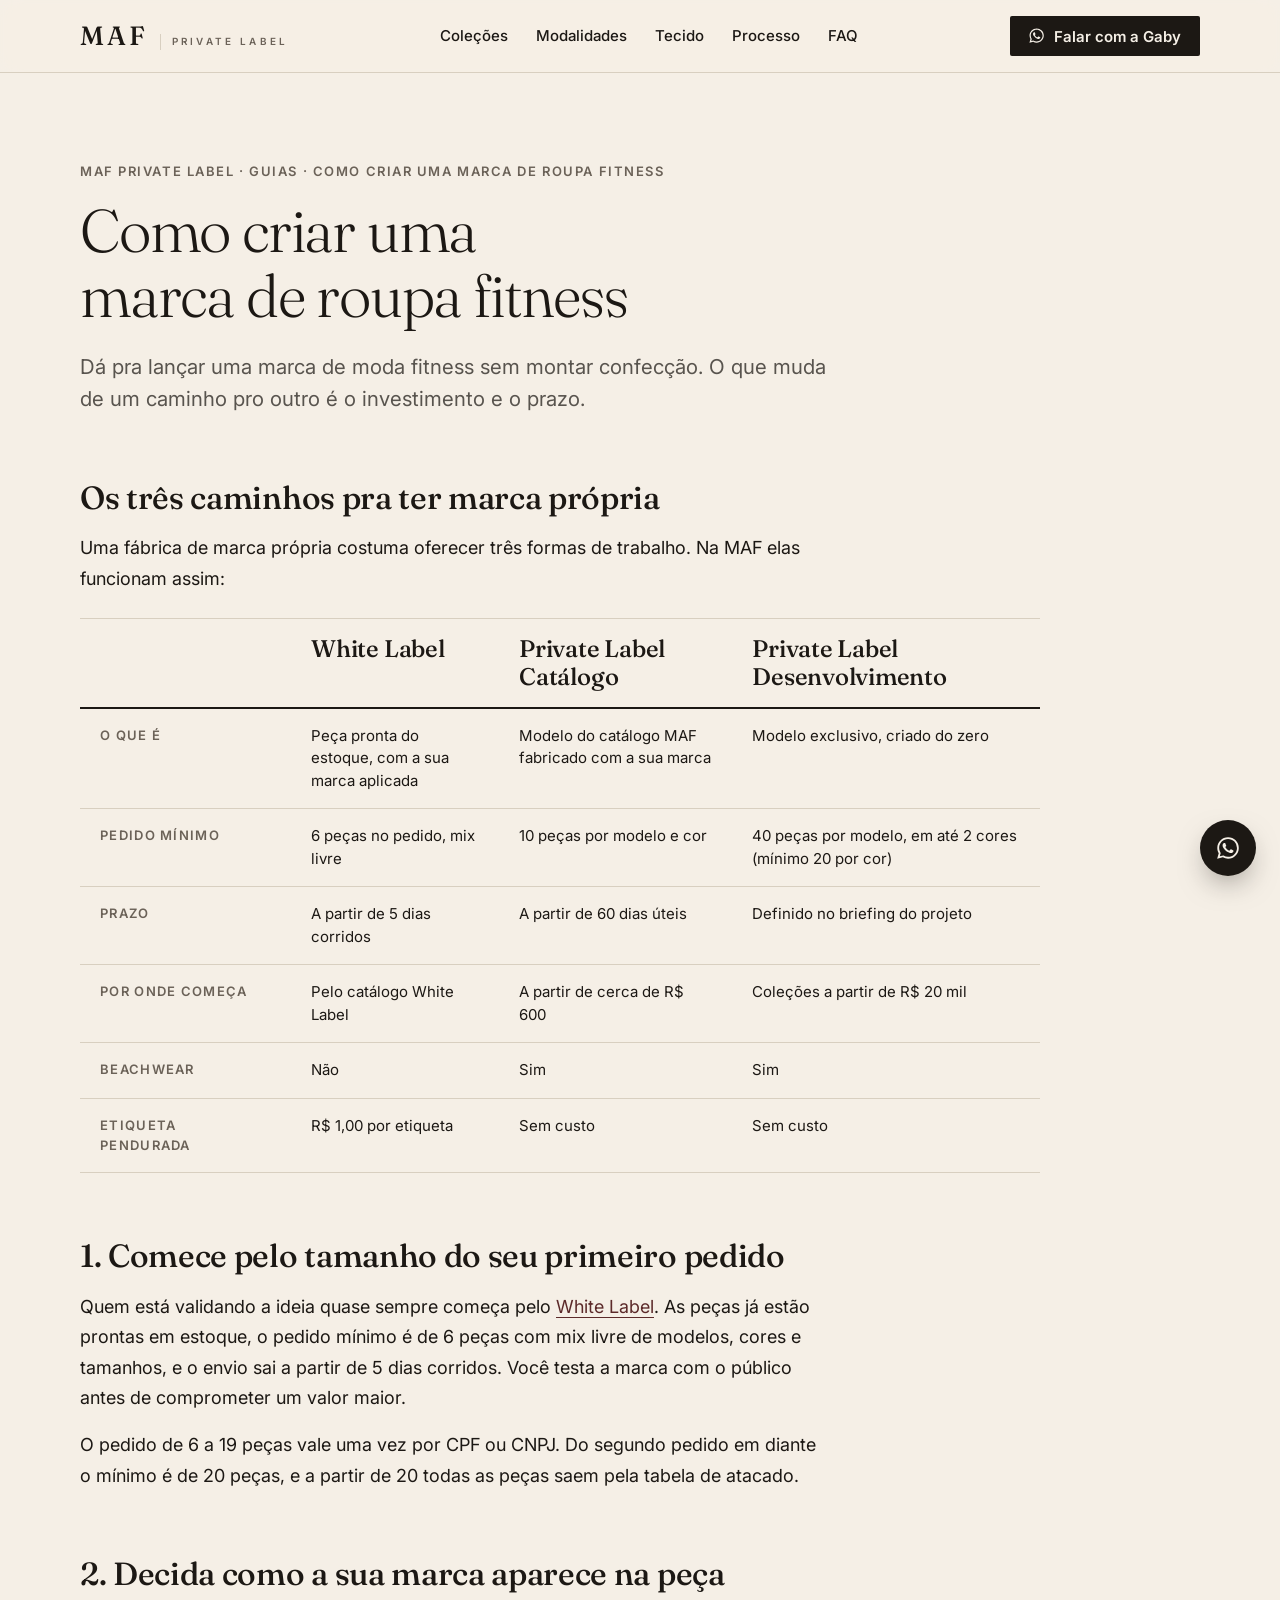
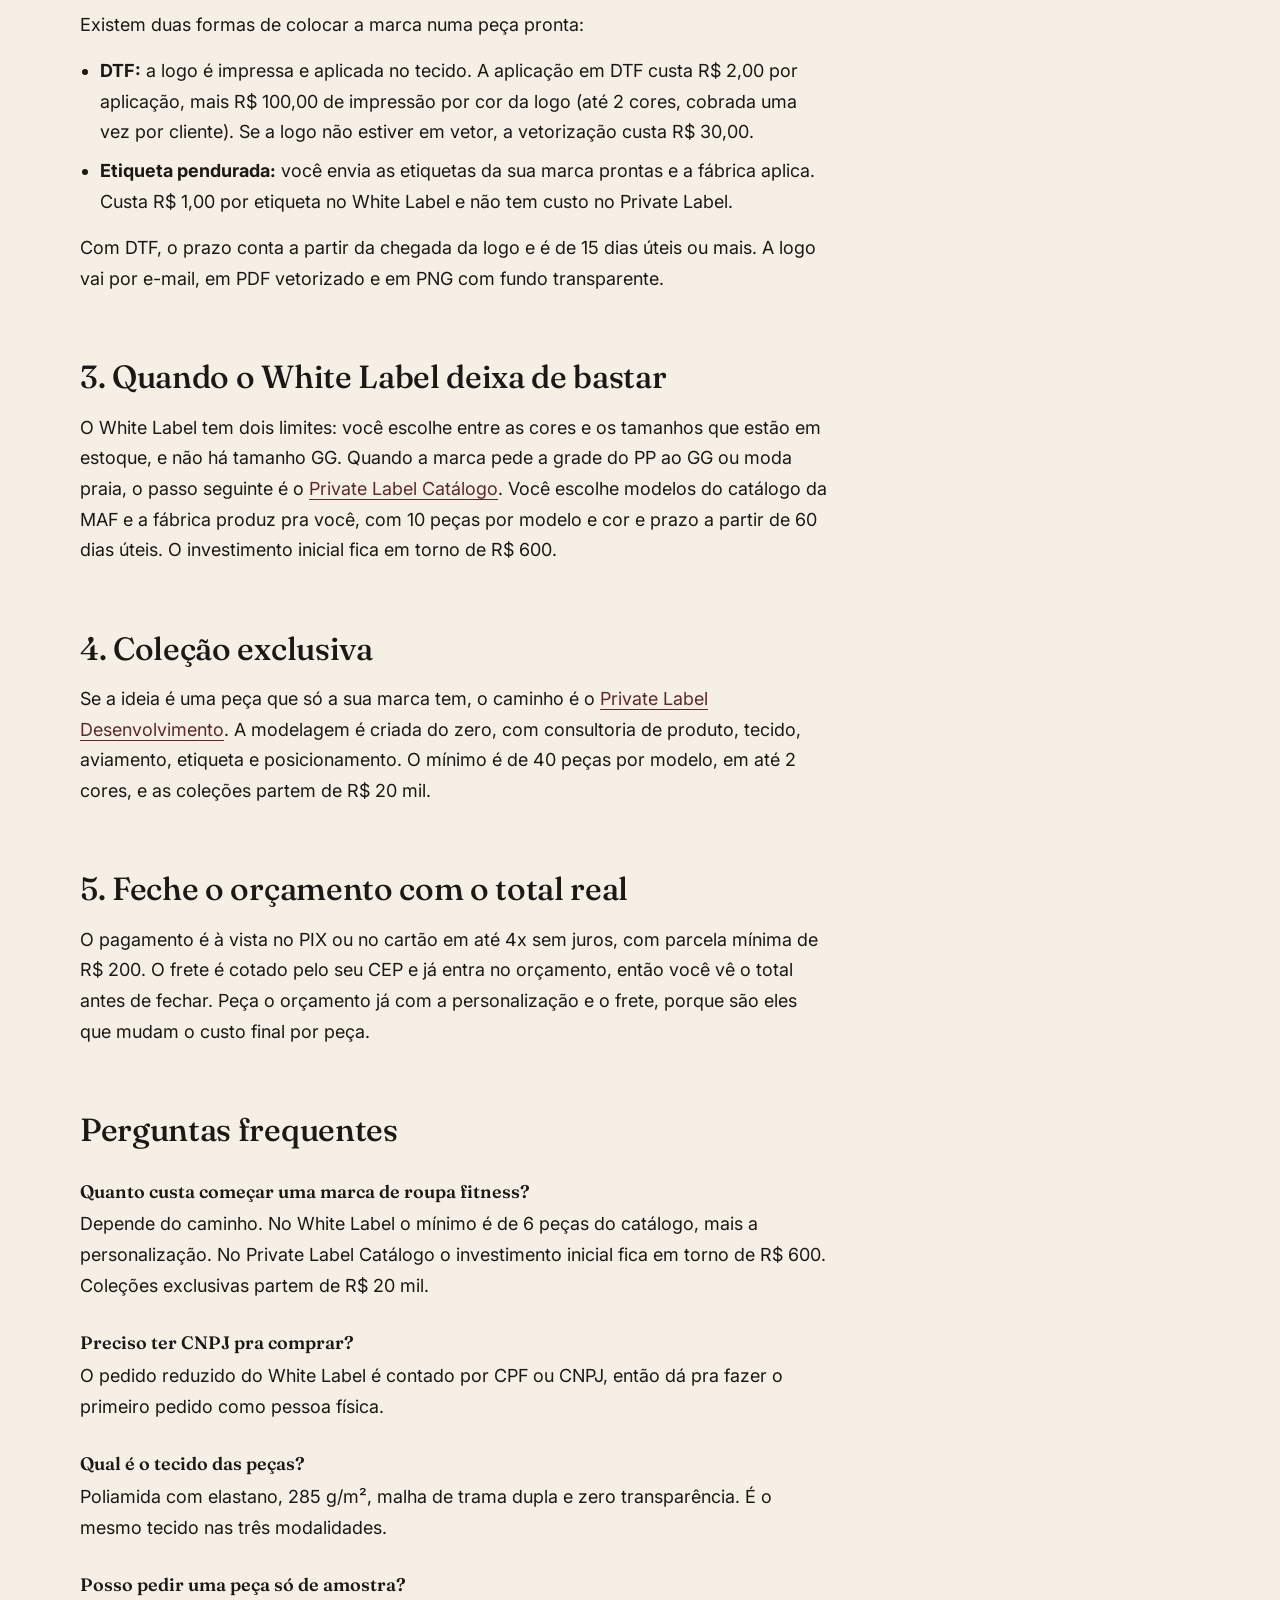
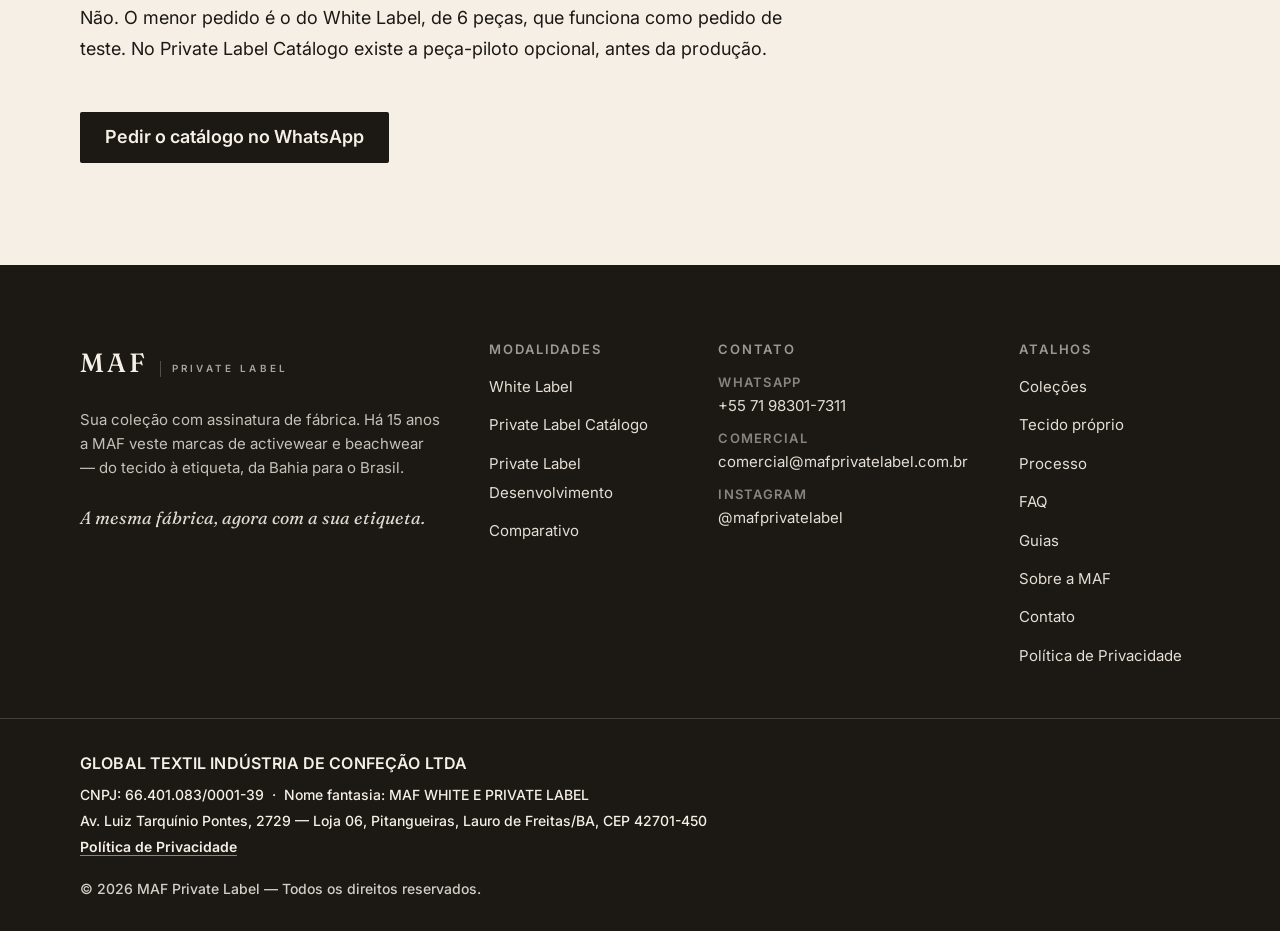
==== commit 22787538: "fix: ajustes da revisão nas páginas novas e no nginx - praia: não promete catálogo que não existe; b" ====
--- a/como-criar-marca-de-roupa-fitness.html
+++ b/como-criar-marca-de-roupa-fitness.html
@@ -94,7 +94,7 @@
         "name": "Posso pedir uma peça só de amostra?",
         "acceptedAnswer": {
           "@type": "Answer",
-          "text": "Não. O menor pedido é o do White Label, de 6 peças, que funciona como pedido de teste."
+          "text": "Não. O menor pedido é o do White Label, de 6 peças, que funciona como pedido de teste. No Private Label Catálogo existe a peça-piloto opcional, antes da produção."
         }
       }
     ]
@@ -133,7 +133,7 @@
       <header class="artigo-topo">
         <p class="crumb"><a href="/">MAF Private Label</a> · <a href="/guias">Guias</a> · Como criar uma marca de roupa fitness</p>
         <h1 class="artigo-titulo">Como criar uma marca de roupa fitness</h1>
-        <p class="artigo-lead">Dá pra lançar uma marca de moda fitness sem montar confecção. O que muda de um caminho pro outro é quanto você investe, quanto espera e quanto da peça é só seu.</p>
+        <p class="artigo-lead">Dá pra lançar uma marca de moda fitness sem montar confecção. O que muda de um caminho pro outro é o investimento e o prazo.</p>
       </header>
       <div class="artigo-corpo">
         <h2>Os três caminhos pra ter marca própria</h2>
@@ -164,7 +164,7 @@
         </ul>
         <p>Com DTF, o prazo conta a partir da chegada da logo e é de 15 dias úteis ou mais. A logo vai por e-mail, em PDF vetorizado e em PNG com fundo transparente.</p>
         <h2>3. Quando o White Label deixa de bastar</h2>
-        <p>O White Label tem dois limites: você escolhe entre as cores e os tamanhos que estão em estoque, e não há tamanho GG. Quando a marca pede a própria cartela, a grade do PP ao GG ou moda praia, o passo seguinte é o <a href="/private-label">Private Label Catálogo</a>. Você escolhe modelos do catálogo da MAF e a fábrica produz pra você, com 10 peças por modelo e cor e prazo a partir de 60 dias úteis. O investimento inicial fica em torno de R$ 600.</p>
+        <p>O White Label tem dois limites: você escolhe entre as cores e os tamanhos que estão em estoque, e não há tamanho GG. Quando a marca pede a grade do PP ao GG ou moda praia, o passo seguinte é o <a href="/private-label">Private Label Catálogo</a>. Você escolhe modelos do catálogo da MAF e a fábrica produz pra você, com 10 peças por modelo e cor e prazo a partir de 60 dias úteis. O investimento inicial fica em torno de R$ 600.</p>
         <h2>4. Coleção exclusiva</h2>
         <p>Se a ideia é uma peça que só a sua marca tem, o caminho é o <a href="/desenvolvimento">Private Label Desenvolvimento</a>. A modelagem é criada do zero, com consultoria de produto, tecido, aviamento, etiqueta e posicionamento. O mínimo é de 40 peças por modelo, em até 2 cores, e as coleções partem de R$ 20 mil.</p>
         <h2>5. Feche o orçamento com o total real</h2>
@@ -177,7 +177,7 @@
         <h3>Qual é o tecido das peças?</h3>
         <p>Poliamida com elastano, 285 g/m², malha de trama dupla e zero transparência. É o mesmo tecido nas três modalidades.</p>
         <h3>Posso pedir uma peça só de amostra?</h3>
-        <p>Não. O menor pedido é o do White Label, de 6 peças, que funciona como pedido de teste.</p>
+        <p>Não. O menor pedido é o do White Label, de 6 peças, que funciona como pedido de teste. No Private Label Catálogo existe a peça-piloto opcional, antes da produção.</p>
         <p class="artigo-cta"><a class="btn btn-primary" href="https://wa.me/5571983017311" data-gaby="catalogo" target="_blank" rel="noopener">Pedir o catálogo no WhatsApp</a></p>
       </div>
     </article>
